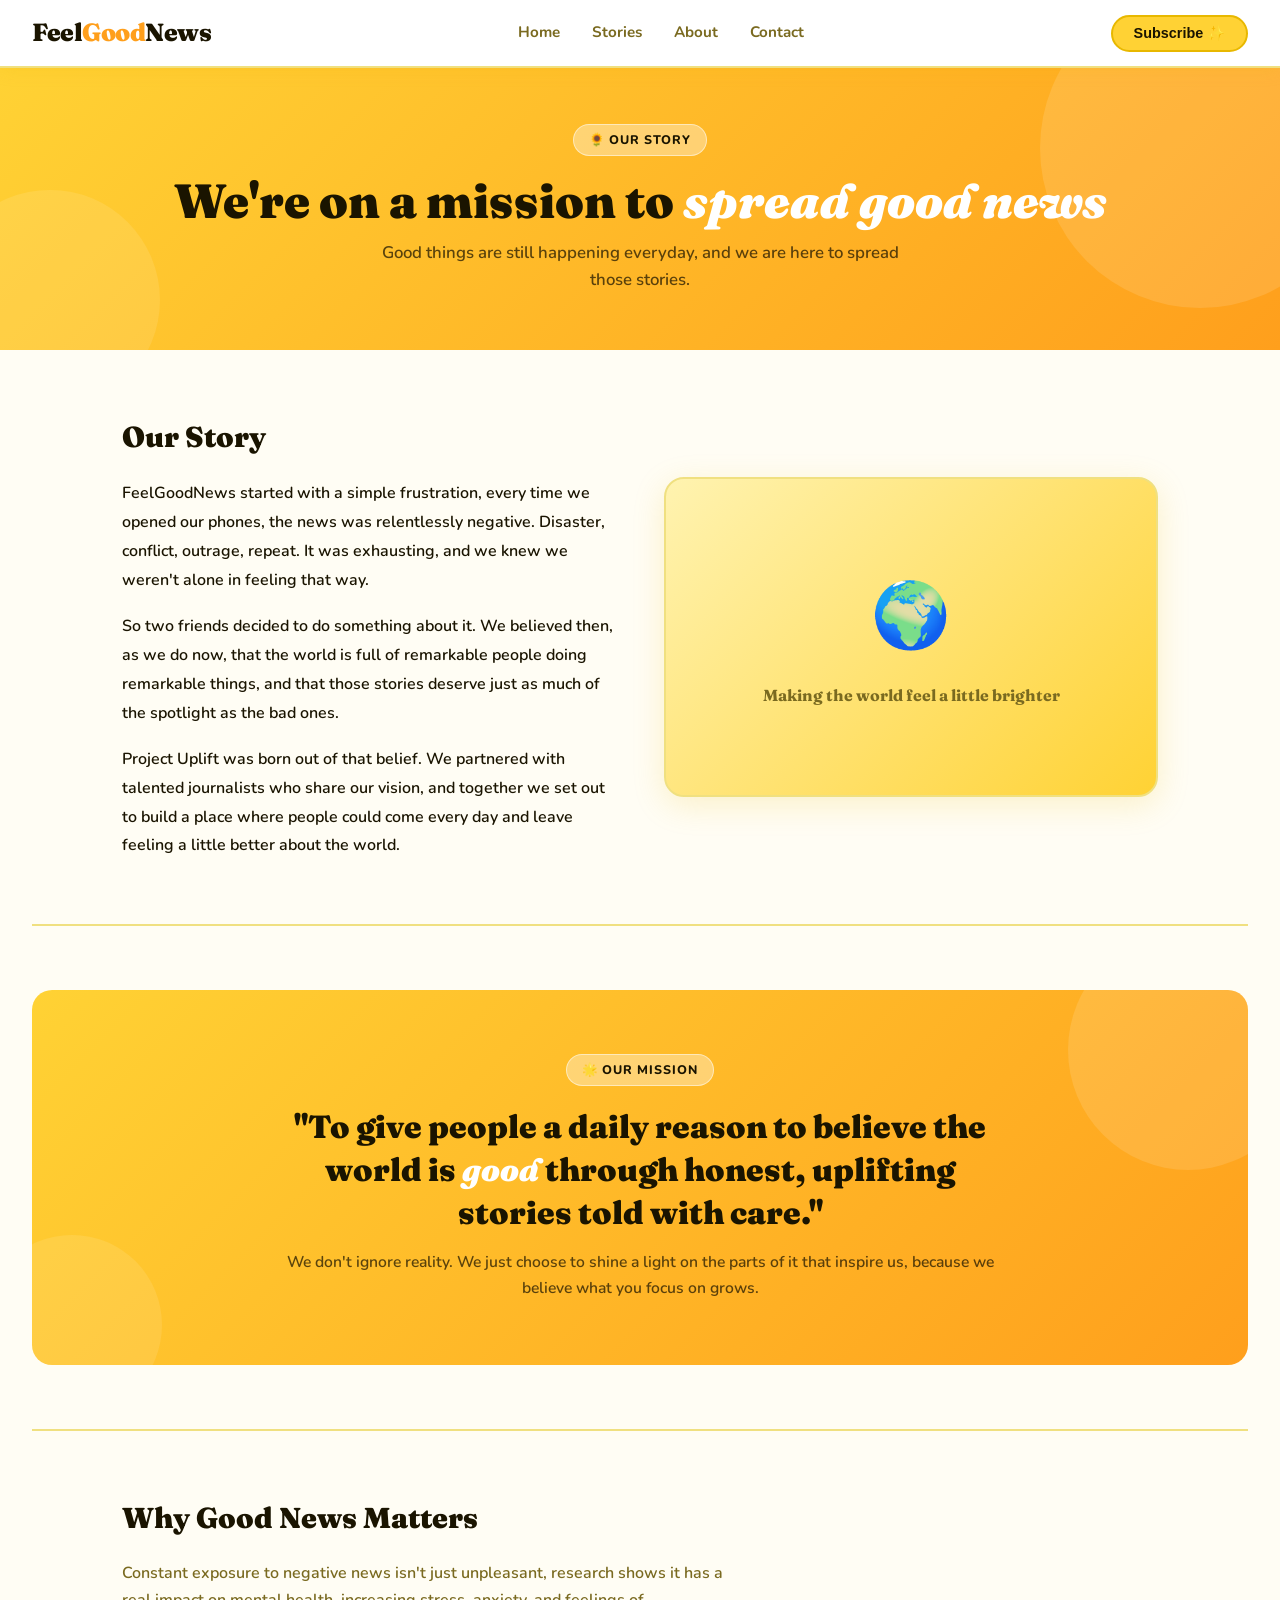
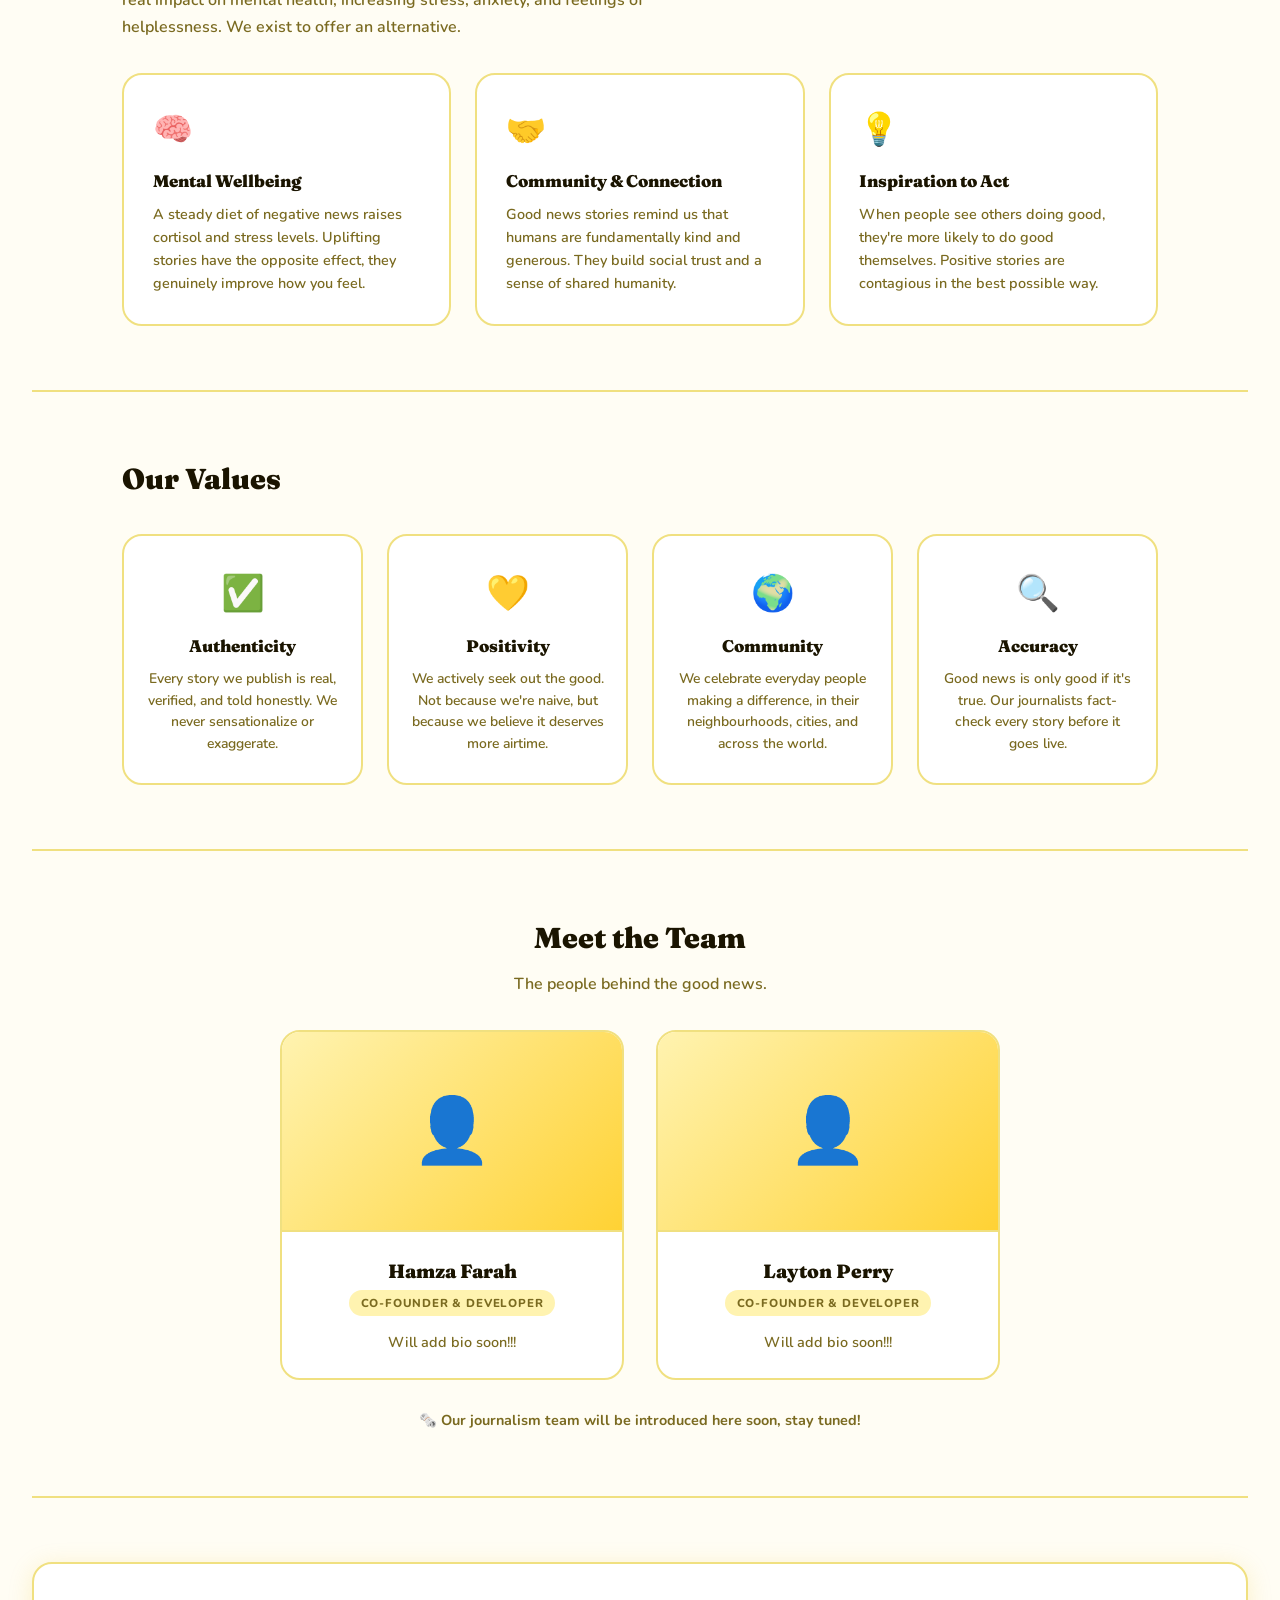
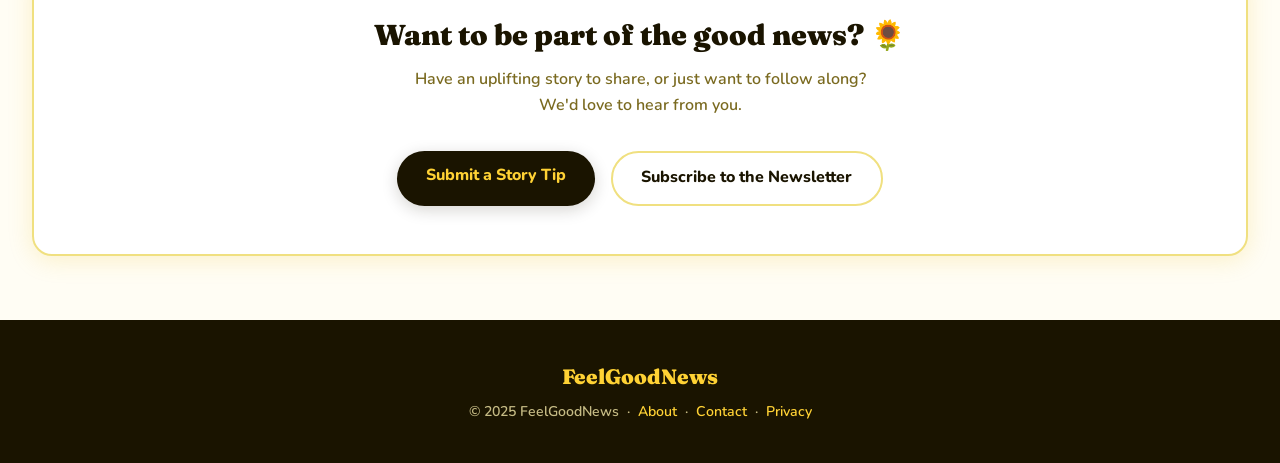
==== about.html @ 7af8fe01 "Updated About page text" ====
<!DOCTYPE html>
<html lang="en">
<head>
  <meta charset="UTF-8" />
  <meta name="viewport" content="width=device-width, initial-scale=1.0" />
  <title>About Us — FeelGoodNews</title>

  <link rel="icon" href="data:image/svg+xml,<svg xmlns='http://www.w3.org/2000/svg' viewBox='0 0 100 100'><text y='.9em' font-size='90'>🌻</text></svg>">
  <!-- Google Fonts -->
  <link rel="preconnect" href="https://fonts.googleapis.com" />
  <link rel="preconnect" href="https://fonts.gstatic.com" crossorigin />
  <link href="https://fonts.googleapis.com/css2?family=Nunito:ital,wght@0,400;0,600;0,700;0,800;1,400&family=Fraunces:ital,wght@0,700;0,900;1,700&display=swap" rel="stylesheet" />

  <!-- Shared Stylesheet -->
  <link rel="stylesheet" href="style.css" />

  <!-- About Page Specific Styles -->
  <style>

    /* ─── Page Hero ──────────────────────────────────────────────── */
    .about-hero {
      background: linear-gradient(135deg, var(--yellow) 0%, var(--amber) 100%);
      padding: 3.5rem 2rem;
      text-align: center;
      position: relative;
      overflow: hidden;
    }

    .about-hero::before {
      content: '';
      position: absolute;
      top: -80px; right: -80px;
      width: 320px; height: 320px;
      border-radius: 50%;
      background: rgba(255,255,255,0.12);
      pointer-events: none;
    }

    .about-hero::after {
      content: '';
      position: absolute;
      bottom: -60px; left: -60px;
      width: 220px; height: 220px;
      border-radius: 50%;
      background: rgba(255,255,255,0.10);
      pointer-events: none;
    }

    .about-hero-inner {
      position: relative;
      z-index: 1;
    }

    .about-hero h1 {
      font-family: 'Fraunces', serif;
      font-size: clamp(2rem, 4vw, 3rem);
      font-weight: 900;
      color: var(--text);
      margin-bottom: 0.75rem;
      line-height: 1.15;
    }

    .about-hero h1 em {
      font-style: italic;
      color: var(--white);
    }

    .about-hero p {
      font-size: 1.05rem;
      font-weight: 600;
      color: rgba(26,20,0,0.72);
      max-width: 520px;
      margin: 0 auto;
    }

    /* ─── Shared Section Styles ──────────────────────────────────── */
    .about-section {
      max-width: 1100px;
      margin: 0 auto;
      padding: 4rem 2rem;
    }

    .about-section-title {
      font-family: 'Fraunces', serif;
      font-size: 1.8rem;
      font-weight: 900;
      margin-bottom: 1.2rem;
    }

    /* ─── Our Story ──────────────────────────────────────────────── */
    .story-grid {
      display: grid;
      grid-template-columns: 1fr 1fr;
      gap: 3rem;
      align-items: center;
    }

    .story-text p {
      font-size: 1rem;
      font-weight: 600;
      color: var(--text);
      line-height: 1.8;
      margin-bottom: 1.1rem;
    }

    .story-text p:last-child { margin-bottom: 0; }

    .story-image-block {
      background: linear-gradient(135deg, var(--yellow-light), var(--yellow));
      border-radius: var(--radius);
      border: 2px solid var(--border);
      min-height: 320px;
      display: flex;
      flex-direction: column;
      align-items: center;
      justify-content: center;
      gap: 1rem;
      font-size: 4rem;
      box-shadow: 0 8px 32px var(--shadow);
      animation: float 5s ease-in-out infinite;
    }

    .story-image-block p {
      font-family: 'Fraunces', serif;
      font-size: 1rem;
      font-weight: 700;
      color: var(--text-muted);
    }

    @keyframes float {
      0%, 100% { transform: translateY(0); }
      50%       { transform: translateY(-10px); }
    }

    /* ─── Mission Statement ──────────────────────────────────────── */
    .mission-block {
      background: linear-gradient(135deg, var(--yellow) 0%, var(--amber) 100%);
      border-radius: var(--radius);
      padding: 4rem 3rem;
      text-align: center;
      position: relative;
      overflow: hidden;
      margin: 0 2rem;
    }

    .mission-block::before {
      content: '';
      position: absolute;
      top: -60px; right: -60px;
      width: 240px; height: 240px;
      border-radius: 50%;
      background: rgba(255,255,255,0.12);
      pointer-events: none;
    }

    .mission-block::after {
      content: '';
      position: absolute;
      bottom: -50px; left: -50px;
      width: 180px; height: 180px;
      border-radius: 50%;
      background: rgba(255,255,255,0.10);
      pointer-events: none;
    }

    .mission-block-inner {
      position: relative;
      z-index: 1;
      max-width: 720px;
      margin: 0 auto;
    }

    .mission-label {
      display: inline-block;
      background: rgba(255,255,255,0.35);
      border: 1.5px solid rgba(255,255,255,0.5);
      font-weight: 800;
      font-size: 0.78rem;
      letter-spacing: 0.08em;
      text-transform: uppercase;
      padding: 0.3rem 0.9rem;
      border-radius: 50px;
      margin-bottom: 1.2rem;
    }

    .mission-block blockquote {
      font-family: 'Fraunces', serif;
      font-size: clamp(1.4rem, 3vw, 2rem);
      font-weight: 900;
      line-height: 1.35;
      color: var(--text);
      margin-bottom: 1rem;
    }

    .mission-block blockquote em {
      font-style: italic;
      color: var(--white);
    }

    .mission-block p {
      font-size: 0.98rem;
      font-weight: 600;
      color: rgba(26,20,0,0.72);
    }

    /* ─── Why Good News Matters ──────────────────────────────────── */
    .why-grid {
      display: grid;
      grid-template-columns: repeat(3, 1fr);
      gap: 1.5rem;
      margin-top: 2rem;
    }

    .why-card {
      background: var(--white);
      border: 2px solid var(--border);
      border-radius: var(--radius);
      padding: 1.8rem;
      transition: transform 0.2s, box-shadow 0.2s;
    }

    .why-card:hover {
      transform: translateY(-4px);
      box-shadow: 0 12px 32px var(--shadow);
    }

    .why-icon {
      font-size: 2rem;
      margin-bottom: 0.8rem;
    }

    .why-card h3 {
      font-family: 'Fraunces', serif;
      font-size: 1.05rem;
      font-weight: 900;
      margin-bottom: 0.5rem;
    }

    .why-card p {
      font-size: 0.9rem;
      font-weight: 600;
      color: var(--text-muted);
      line-height: 1.6;
    }

    /* ─── Our Values ─────────────────────────────────────────────── */
    .values-grid {
      display: grid;
      grid-template-columns: repeat(4, 1fr);
      gap: 1.5rem;
      margin-top: 2rem;
    }

    .value-card {
      background: var(--white);
      border: 2px solid var(--border);
      border-radius: var(--radius);
      padding: 1.8rem 1.4rem;
      text-align: center;
      transition: transform 0.2s, box-shadow 0.2s;
    }

    .value-card:hover {
      transform: translateY(-4px);
      box-shadow: 0 12px 32px var(--shadow);
    }

    .value-emoji {
      font-size: 2.2rem;
      margin-bottom: 0.75rem;
    }

    .value-card h3 {
      font-family: 'Fraunces', serif;
      font-size: 1.05rem;
      font-weight: 900;
      margin-bottom: 0.5rem;
    }

    .value-card p {
      font-size: 0.87rem;
      font-weight: 600;
      color: var(--text-muted);
      line-height: 1.55;
    }

    /* ─── Meet the Team ──────────────────────────────────────────── */
    .team-grid {
      display: grid;
      grid-template-columns: repeat(2, 1fr);
      gap: 2rem;
      margin-top: 2rem;
      max-width: 720px;
      margin-left: auto;
      margin-right: auto;
    }

    .team-card {
      background: var(--white);
      border: 2px solid var(--border);
      border-radius: var(--radius);
      overflow: hidden;
      text-align: center;
      transition: transform 0.2s, box-shadow 0.2s;
    }

    .team-card:hover {
      transform: translateY(-4px);
      box-shadow: 0 12px 32px var(--shadow);
    }

    /* Photo area — swap the emoji placeholder for a real <img> tag */
    .team-photo {
      height: 200px;
      background: linear-gradient(135deg, var(--yellow-light), var(--yellow));
      display: flex;
      align-items: center;
      justify-content: center;
      font-size: 4rem;
      overflow: hidden;
      border-bottom: 2px solid var(--border);
    }

    /* HOW TO ADD YOUR PHOTO:
       1. Add your photo to the images/ folder e.g. images/hamza.jpg
       2. Replace the emoji inside .team-photo with:
          <img src="images/hamza.jpg" alt="Hamza Farah" />
       The image will fill the space automatically. */

    .team-photo img {
      width: 100%;
      height: 100%;
      object-fit: cover;
      object-position: center top;
    }

    .team-body {
      padding: 1.5rem;
    }

    .team-name {
      font-family: 'Fraunces', serif;
      font-size: 1.2rem;
      font-weight: 900;
      margin-bottom: 0.2rem;
    }

    .team-role {
      display: inline-block;
      background: var(--yellow-light);
      color: var(--text-muted);
      font-size: 0.72rem;
      font-weight: 800;
      letter-spacing: 0.07em;
      text-transform: uppercase;
      padding: 0.25rem 0.7rem;
      border-radius: 50px;
      margin-bottom: 0.9rem;
    }

    .team-bio {
      font-size: 0.9rem;
      font-weight: 600;
      color: var(--text-muted);
      line-height: 1.6;
    }

    /* ─── Call to Action ─────────────────────────────────────────── */
    .cta-block {
      background: var(--white);
      border: 2px solid var(--border);
      border-radius: var(--radius);
      padding: 3rem;
      text-align: center;
      margin: 0 2rem 4rem;
      box-shadow: 0 4px 24px var(--shadow);
    }

    .cta-block h2 {
      font-family: 'Fraunces', serif;
      font-size: 1.8rem;
      font-weight: 900;
      margin-bottom: 0.6rem;
    }

    .cta-block p {
      font-size: 1rem;
      font-weight: 600;
      color: var(--text-muted);
      margin-bottom: 2rem;
      max-width: 480px;
      margin-left: auto;
      margin-right: auto;
    }

    .cta-buttons {
      display: flex;
      gap: 1rem;
      justify-content: center;
      flex-wrap: wrap;
    }

    .cta-buttons .btn-primary {
      background: var(--text);
      color: var(--yellow);
      text-decoration: none;
      display: inline-block;
      padding: 0.8rem 1.8rem;
    }

    .cta-buttons .btn-outline {
      background: transparent;
      color: var(--text);
      font-family: 'Nunito', sans-serif;
      font-weight: 800;
      font-size: 1rem;
      padding: 0.8rem 1.8rem;
      border-radius: 50px;
      border: 2px solid var(--border);
      cursor: pointer;
      transition: background 0.2s, border-color 0.2s;
      text-decoration: none;
      display: inline-block;
    }

    .cta-buttons .btn-outline:hover {
      background: var(--yellow-light);
      border-color: var(--yellow-dark);
    }

    /* ─── Dividers ───────────────────────────────────────────────── */
    .section-divider {
      border: none;
      height: 2px;
      background: var(--border);
      margin: 0 2rem;
    }

    /* ─── Animations ─────────────────────────────────────────────── */
    .fade-up {
      animation: fadeUp 0.6s ease both;
    }

    .fade-up-delay {
      animation: fadeUp 0.6s ease 0.15s both;
    }

    /* ─── Responsive ─────────────────────────────────────────────── */
    @media (max-width: 900px) {
      .values-grid  { grid-template-columns: repeat(2, 1fr); }
      .why-grid     { grid-template-columns: repeat(2, 1fr); }
    }

    @media (max-width: 768px) {
      .story-grid   { grid-template-columns: 1fr; }
      .story-image-block { min-height: 200px; }
      .team-grid    { grid-template-columns: 1fr; max-width: 380px; }
      .values-grid  { grid-template-columns: repeat(2, 1fr); }
      .why-grid     { grid-template-columns: 1fr; }
      .mission-block { margin: 0 1rem; padding: 2.5rem 1.5rem; }
      .cta-block    { margin: 0 1rem 3rem; padding: 2rem 1.4rem; }
      .about-section { padding: 3rem 1.2rem; }
    }

  </style>
</head>
<body>

  <!-- ── Navigation ──────────────────────────────────────────────── -->
  <nav>
    <div class="nav-logo">Feel<span>Good</span>News</div>
    <ul class="nav-links">
      <li><a href="index.html">Home</a></li>
      <li><a href="stories-page.html">Stories</a></li>
      <li><a href="about.html">About</a></li>
      <li><a href="contact.html">Contact</a></li>
    </ul>
    <button class="nav-cta">Subscribe ✨</button>
  </nav>

  <!-- ── Hero ────────────────────────────────────────────────────── -->
  <section class="about-hero">
    <div class="about-hero-inner fade-up">
      <div class="hero-badge">🌻 Our Story</div>
      <h1>We're on a mission to <em>spread good news</em></h1>
      <p>Good things are still happening everyday, and we are here to spread those stories.</p>
    </div>
  </section>

  <!-- ── Our Story ───────────────────────────────────────────────── -->
  <div class="about-section fade-up">
    <div class="story-grid">
      <div class="story-text">
        <h2 class="about-section-title">Our Story</h2>

        <p>
          FeelGoodNews started with a simple frustration, every time we opened our phones,
          the news was relentlessly negative. Disaster, conflict, outrage, repeat. It was
          exhausting, and we knew we weren't alone in feeling that way.
        </p>
        <p>
          So two friends decided to do something about it. We believed then, as we do now,
          that the world is full of remarkable people doing remarkable things, and that
          those stories deserve just as much of the spotlight as the bad ones.
        </p>
        <p>
          Project Uplift was born out of that belief. We partnered with talented journalists
          who share our vision, and together we set out to build a place where people could
          come every day and leave feeling a little better about the world.
        </p>

      </div>
      <div class="story-image-block">
        <!-- You can replace this with a team photo or brand image later -->
        <!-- Example: <img src="images/team.jpg" alt="The FeelGoodNews team" /> -->
        🌍
        <p>Making the world feel a little brighter</p>
      </div>
    </div>
  </div>

  <hr class="section-divider" />

  <!-- ── Mission Statement ───────────────────────────────────────── -->
  <div style="padding: 4rem 0;">
    <div class="mission-block fade-up">
      <div class="mission-block-inner">
        <div class="mission-label">🌟 Our Mission</div>
        <blockquote>
          "To give people a daily reason to believe the world is <em>good</em> 
          through honest, uplifting stories told with care."
        </blockquote>
        <p>
          We don't ignore reality. We just choose to shine a light on the parts of it
          that inspire us, because we believe what you focus on grows.
        </p>
      </div>
    </div>
  </div>

  <hr class="section-divider" />

  <!-- ── Why Good News Matters ───────────────────────────────────── -->
  <div class="about-section fade-up">
    <h2 class="about-section-title">Why Good News Matters</h2>
    <p style="font-weight:600; color: var(--text-muted); max-width: 620px; line-height: 1.7;">
      Constant exposure to negative news isn't just unpleasant, research shows it has a
      real impact on mental health, increasing stress, anxiety, and feelings of helplessness.
      We exist to offer an alternative.
    </p>
    <div class="why-grid">
      <div class="why-card">
        <div class="why-icon">🧠</div>
        <h3>Mental Wellbeing</h3>
        <p>A steady diet of negative news raises cortisol and stress levels. Uplifting stories have the opposite effect, they genuinely improve how you feel.</p>
      </div>
      <div class="why-card">
        <div class="why-icon">🤝</div>
        <h3>Community & Connection</h3>
        <p>Good news stories remind us that humans are fundamentally kind and generous. They build social trust and a sense of shared humanity.</p>
      </div>
      <div class="why-card">
        <div class="why-icon">💡</div>
        <h3>Inspiration to Act</h3>
        <p>When people see others doing good, they're more likely to do good themselves. Positive stories are contagious in the best possible way.</p>
      </div>
    </div>
  </div>

  <hr class="section-divider" />

  <!-- ── Our Values ──────────────────────────────────────────────── -->
  <div class="about-section fade-up">
    <h2 class="about-section-title">Our Values</h2>
    <div class="values-grid">
      <div class="value-card">
        <div class="value-emoji">✅</div>
        <h3>Authenticity</h3>
        <p>Every story we publish is real, verified, and told honestly. We never sensationalize or exaggerate.</p>
      </div>
      <div class="value-card">
        <div class="value-emoji">💛</div>
        <h3>Positivity</h3>
        <p>We actively seek out the good. Not because we're naive, but because we believe it deserves more airtime.</p>
      </div>
      <div class="value-card">
        <div class="value-emoji">🌍</div>
        <h3>Community</h3>
        <p>We celebrate everyday people making a difference, in their neighbourhoods, cities, and across the world.</p>
      </div>
      <div class="value-card">
        <div class="value-emoji">🔍</div>
        <h3>Accuracy</h3>
        <p>Good news is only good if it's true. Our journalists fact-check every story before it goes live.</p>
      </div>
    </div>
  </div>

  <hr class="section-divider" />

  <!-- ── Meet the Team ───────────────────────────────────────────── -->
  <div class="about-section fade-up">
    <h2 class="about-section-title" style="text-align:center;">Meet the Team</h2>
    <p style="text-align:center; font-weight:600; color:var(--text-muted); margin-bottom: 0; margin-top: -0.5rem;">
      The people behind the good news.
    </p>
    <div class="team-grid">

      <!-- ── Hamza's Card ──────────────────────────────────────────
           TO PERSONALISE:
           1. Replace the emoji 👤 with your photo:
              <img src="images/hamza.jpg" alt="Hamza Farah" />
           2. Update the bio text below to whatever you'd like it to say.
      ────────────────────────────────────────────────────────────── -->
      <div class="team-card">
        <div class="team-photo">
          <!-- Replace with: <img src="images/hamza.jpg" alt="Hamza Farah" /> -->
          👤
        </div>
        <div class="team-body">
          <div class="team-name">Hamza Farah</div>
          <div class="team-role">Co-Founder & Developer</div>
          <p class="team-bio">
            <!-- Add your personal bio here. A sentence or two about who you are,
                 your background, and why you started FeelGoodNews. -->
            Will add bio soon!!!
          </p>
        </div>
      </div>

      <!-- ── Layton's Card ─────────────────────────────────────────
           TO PERSONALISE:
           1. Replace the emoji 👤 with Layton's photo:
              <img src="images/layton.jpg" alt="Layton Perry" />
           2. Update the bio text below.
      ────────────────────────────────────────────────────────────── -->
      <div class="team-card">
        <div class="team-photo">
          <!-- Replace with: <img src="images/layton.jpg" alt="Layton Perry" /> -->
          👤
        </div>
        <div class="team-body">
          <div class="team-name">Layton Perry</div>
          <div class="team-role">Co-Founder & Developer</div>
          <p class="team-bio">
            <!-- Add Layton's bio here. A sentence or two about him,
                 his background, and his role in FeelGoodNews. -->
            Will add bio soon!!!
          </p>
        </div>
      </div>

    </div>

    <!-- Journalists note -->
    <p style="text-align:center; margin-top: 1.8rem; font-size: 0.9rem; font-weight: 700; color: var(--text-muted);">
      🗞️ Our journalism team will be introduced here soon, stay tuned!
    </p>

  </div>

  <hr class="section-divider" />

  <!-- ── Call to Action ──────────────────────────────────────────── -->
  <div style="padding: 4rem 0 0;">
    <div class="cta-block fade-up">
      <h2>Want to be part of the good news? 🌻</h2>
      <p>Have an uplifting story to share, or just want to follow along? We'd love to hear from you.</p>
      <div class="cta-buttons">
        <a href="contact.html" class="btn-primary">Submit a Story Tip</a>
        <a href="index.html#newsletter" class="btn-outline">Subscribe to the Newsletter</a>
      </div>
    </div>
  </div>

  <!-- ── Footer ───────────────────────────────────────────────────── -->
  <footer>
    <div class="footer-logo">FeelGoodNews</div>
    <p>© 2025 FeelGoodNews &nbsp;·&nbsp; <a href="about.html">About</a> &nbsp;·&nbsp; <a href="contact.html">Contact</a> &nbsp;·&nbsp; <a href="#">Privacy</a></p>
  </footer>

</body>
</html>
---- style.css ----
/* ─────────────────────────────────────────────────────────────────
   FeelGoodNews — style.css
   Shared stylesheet used across all pages of the site.
───────────────────────────────────────────────────────────────── */

/* ─── CSS Variables ─────────────────────────────────────────────── */
:root {
  --yellow:       #FFD234;
  --yellow-light: #FFF3B0;
  --yellow-dark:  #E8B800;
  --amber:        #FF9F1C;
  --white:        #FFFFFF;
  --cream:        #FFFDF4;
  --text:         #1A1400;
  --text-muted:   #7A6A20;
  --border:       #F0E080;
  --shadow:       rgba(232, 184, 0, 0.18);
  --radius:       20px;
  --radius-sm:    12px;
}

/* ─── Reset & Base ──────────────────────────────────────────────── */
*, *::before, *::after { box-sizing: border-box; margin: 0; padding: 0; }
html { scroll-behavior: smooth; }

body {
  font-family: 'Nunito', sans-serif;
  background-color: var(--cream);
  color: var(--text);
  line-height: 1.6;
  overflow-x: hidden;
}

img { display: block; width: 100%; object-fit: cover; }
a   { color: inherit; text-decoration: none; }

/* ─── Nav ───────────────────────────────────────────────────────── */
nav {
  position: sticky;
  top: 0;
  z-index: 100;
  background: var(--white);
  border-bottom: 2px solid var(--border);
  padding: 0 2rem;
  display: flex;
  align-items: center;
  justify-content: space-between;
  height: 68px;
  box-shadow: 0 2px 16px var(--shadow);
}

.nav-logo {
  font-family: 'Fraunces', serif;
  font-size: 1.55rem;
  font-weight: 900;
  letter-spacing: -0.02em;
  color: var(--text);
}

.nav-logo span { color: var(--amber); }

.nav-links {
  display: flex;
  gap: 2rem;
  list-style: none;
}

.nav-links a {
  font-weight: 700;
  font-size: 0.95rem;
  color: var(--text-muted);
  transition: color 0.2s;
}

.nav-links a:hover { color: var(--amber); }

.nav-cta {
  background: var(--yellow);
  color: var(--text);
  font-weight: 800;
  font-size: 0.9rem;
  padding: 0.5rem 1.3rem;
  border-radius: 50px;
  border: 2px solid var(--yellow-dark);
  cursor: pointer;
  transition: background 0.2s, transform 0.15s;
}

.nav-cta:hover {
  background: var(--amber);
  transform: translateY(-1px);
}

/* ─── Hero ──────────────────────────────────────────────────────── */
.hero {
  position: relative;
  min-height: 520px;
  background: linear-gradient(135deg, var(--yellow) 0%, var(--amber) 100%);
  display: flex;
  align-items: center;
  overflow: hidden;
  padding: 4rem 2rem;
}

.hero::before {
  content: '';
  position: absolute;
  top: -120px; right: -120px;
  width: 500px; height: 500px;
  border-radius: 50%;
  background: rgba(255,255,255,0.12);
  pointer-events: none;
}

.hero::after {
  content: '';
  position: absolute;
  bottom: -80px; left: -80px;
  width: 300px; height: 300px;
  border-radius: 50%;
  background: rgba(255,255,255,0.10);
  pointer-events: none;
}

.hero-inner {
  position: relative;
  z-index: 1;
  max-width: 1200px;
  margin: 0 auto;
  width: 100%;
  display: grid;
  grid-template-columns: 1fr 1fr;
  gap: 3rem;
  align-items: center;
}

.hero-badge {
  display: inline-block;
  background: rgba(255,255,255,0.35);
  border: 1.5px solid rgba(255,255,255,0.5);
  color: var(--text);
  font-weight: 800;
  font-size: 0.78rem;
  letter-spacing: 0.08em;
  text-transform: uppercase;
  padding: 0.3rem 0.9rem;
  border-radius: 50px;
  margin-bottom: 1.1rem;
}

.hero h1 {
  font-family: 'Fraunces', serif;
  font-size: clamp(2.4rem, 4.5vw, 3.6rem);
  font-weight: 900;
  line-height: 1.1;
  color: var(--text);
  margin-bottom: 1rem;
}

.hero h1 em {
  font-style: italic;
  color: var(--white);
}

.hero-sub {
  font-size: 1.1rem;
  color: rgba(26,20,0,0.75);
  margin-bottom: 2rem;
  max-width: 420px;
  font-weight: 600;
}

.hero-actions {
  display: flex;
  gap: 1rem;
  flex-wrap: wrap;
}

/* ─── Buttons ───────────────────────────────────────────────────── */
.btn-primary {
  background: var(--text);
  color: var(--yellow);
  font-family: 'Nunito', sans-serif;
  font-weight: 800;
  font-size: 1rem;
  padding: 0.75rem 1.8rem;
  border-radius: 50px;
  border: none;
  cursor: pointer;
  transition: transform 0.15s, box-shadow 0.15s;
  box-shadow: 0 4px 16px rgba(26,20,0,0.18);
}

.btn-primary:hover {
  transform: translateY(-2px);
  box-shadow: 0 8px 24px rgba(26,20,0,0.22);
}

.btn-secondary {
  background: rgba(255,255,255,0.4);
  color: var(--text);
  font-family: 'Nunito', sans-serif;
  font-weight: 800;
  font-size: 1rem;
  padding: 0.75rem 1.8rem;
  border-radius: 50px;
  border: 2px solid rgba(255,255,255,0.6);
  cursor: pointer;
  transition: background 0.2s;
}

.btn-secondary:hover { background: rgba(255,255,255,0.6); }

/* ─── Featured Story Card (hero right) ─────────────────────────── */
.hero-featured {
  background: var(--white);
  border-radius: var(--radius);
  overflow: hidden;
  box-shadow: 0 12px 40px rgba(26,20,0,0.18);
  animation: float 4s ease-in-out infinite;
}

@keyframes float {
  0%, 100% { transform: translateY(0); }
  50%       { transform: translateY(-8px); }
}

.hero-featured-img {
  height: 200px;
  background: linear-gradient(135deg, #FFF3B0, #FFD234);
  display: flex;
  align-items: center;
  justify-content: center;
  font-size: 5rem;
  overflow: hidden;
}

.hero-featured-img img {
  width: 100%;
  height: 100%;
  object-fit: cover;
}

.hero-featured-body { padding: 1.4rem; }

.featured-label {
  font-size: 0.72rem;
  font-weight: 800;
  letter-spacing: 0.1em;
  text-transform: uppercase;
  color: var(--amber);
  margin-bottom: 0.5rem;
}

.hero-featured-body h2 {
  font-family: 'Fraunces', serif;
  font-size: 1.25rem;
  font-weight: 700;
  line-height: 1.3;
  margin-bottom: 0.6rem;
}

.hero-featured-body p {
  font-size: 0.88rem;
  color: var(--text-muted);
  font-weight: 600;
  margin-bottom: 1rem;
}

.read-more {
  font-weight: 800;
  font-size: 0.88rem;
  color: var(--amber);
  display: inline-flex;
  align-items: center;
  gap: 0.3rem;
  transition: gap 0.2s;
}

.read-more:hover { gap: 0.6rem; }

/* ─── Section Layout ────────────────────────────────────────────── */
.section {
  max-width: 1200px;
  margin: 0 auto;
  padding: 4rem 2rem;
}

.section-header {
  display: flex;
  align-items: baseline;
  justify-content: space-between;
  margin-bottom: 2rem;
}

.section-title {
  font-family: 'Fraunces', serif;
  font-size: 1.8rem;
  font-weight: 900;
}

.section-link {
  font-weight: 700;
  font-size: 0.9rem;
  color: var(--amber);
}

.section-link:hover { text-decoration: underline; }

/* ─── Story Card Grid ───────────────────────────────────────────── */
.story-grid {
  display: grid;
  grid-template-columns: repeat(auto-fill, minmax(300px, 1fr));
  gap: 1.8rem;
}

.story-card {
  background: var(--white);
  border-radius: var(--radius);
  overflow: hidden;
  border: 2px solid var(--border);
  transition: transform 0.2s, box-shadow 0.2s;
  cursor: pointer;
}

.story-card:hover {
  transform: translateY(-4px);
  box-shadow: 0 12px 32px var(--shadow);
}

.story-card-img {
  height: 190px;
  background: var(--yellow-light);
  display: flex;
  align-items: center;
  justify-content: center;
  font-size: 3.5rem;
  overflow: hidden;
}

.story-card-img img {
  width: 100%;
  height: 100%;
  object-fit: cover;
}

.story-card-body { padding: 1.3rem; }

.story-tag {
  display: inline-block;
  background: var(--yellow-light);
  color: var(--text-muted);
  font-size: 0.72rem;
  font-weight: 800;
  letter-spacing: 0.07em;
  text-transform: uppercase;
  padding: 0.25rem 0.7rem;
  border-radius: 50px;
  margin-bottom: 0.7rem;
}

.story-card-body h3 {
  font-family: 'Fraunces', serif;
  font-size: 1.1rem;
  font-weight: 700;
  line-height: 1.35;
  margin-bottom: 0.5rem;
}

.story-card-body p {
  font-size: 0.87rem;
  color: var(--text-muted);
  font-weight: 600;
  margin-bottom: 1rem;
}

.story-meta {
  display: flex;
  align-items: center;
  justify-content: space-between;
  font-size: 0.8rem;
  color: var(--text-muted);
  font-weight: 700;
}

.story-author {
  display: flex;
  align-items: center;
  gap: 0.5rem;
}

.author-avatar {
  width: 28px;
  height: 28px;
  border-radius: 50%;
  background: var(--yellow);
  display: flex;
  align-items: center;
  justify-content: center;
  font-size: 0.75rem;
  font-weight: 800;
  border: 2px solid var(--yellow-dark);
  flex-shrink: 0;
}

/* ─── Divider ───────────────────────────────────────────────────── */
.divider {
  border: none;
  height: 2px;
  background: var(--border);
  margin: 0 2rem;
}

/* ─── Newsletter ────────────────────────────────────────────────── */
.newsletter {
  background: linear-gradient(135deg, var(--yellow) 0%, var(--amber) 100%);
  border-radius: var(--radius);
  padding: 3.5rem;
  text-align: center;
  margin: 0 2rem 4rem;
  position: relative;
  overflow: hidden;
}

.newsletter::before {
  content: '';
  position: absolute;
  top: -60px; right: -60px;
  width: 220px; height: 220px;
  border-radius: 50%;
  background: rgba(255,255,255,0.12);
  pointer-events: none;
}

.newsletter h2 {
  font-family: 'Fraunces', serif;
  font-size: 2rem;
  font-weight: 900;
  margin-bottom: 0.6rem;
}

.newsletter p {
  font-weight: 600;
  color: rgba(26,20,0,0.75);
  margin-bottom: 1.8rem;
  font-size: 1.05rem;
}

.newsletter-form {
  display: flex;
  gap: 0.75rem;
  max-width: 460px;
  margin: 0 auto;
}

.newsletter-form input {
  flex: 1;
  padding: 0.85rem 1.3rem;
  border-radius: 50px;
  border: 2px solid rgba(255,255,255,0.5);
  background: rgba(255,255,255,0.55);
  font-family: 'Nunito', sans-serif;
  font-size: 0.95rem;
  font-weight: 700;
  color: var(--text);
  outline: none;
  transition: background 0.2s, border-color 0.2s;
}

.newsletter-form input::placeholder { color: rgba(26,20,0,0.5); }

.newsletter-form input:focus {
  background: rgba(255,255,255,0.8);
  border-color: var(--white);
}

.newsletter-form button {
  background: var(--text);
  color: var(--yellow);
  font-family: 'Nunito', sans-serif;
  font-weight: 800;
  font-size: 0.95rem;
  padding: 0.85rem 1.6rem;
  border-radius: 50px;
  border: none;
  cursor: pointer;
  white-space: nowrap;
  transition: transform 0.15s;
}

.newsletter-form button:hover { transform: translateY(-2px); }

/* ─── Footer ────────────────────────────────────────────────────── */
footer {
  background: var(--text);
  color: rgba(255,243,176,0.75);
  padding: 2.5rem 2rem;
  text-align: center;
  font-size: 0.88rem;
  font-weight: 600;
}

footer .footer-logo {
  font-family: 'Fraunces', serif;
  font-size: 1.3rem;
  font-weight: 900;
  color: var(--yellow);
  margin-bottom: 0.5rem;
}

footer a {
  color: var(--yellow);
  transition: opacity 0.2s;
}

footer a:hover { opacity: 0.7; }

/* ─── Animations ────────────────────────────────────────────────── */
@keyframes fadeUp {
  from { opacity: 0; transform: translateY(24px); }
  to   { opacity: 1; transform: translateY(0); }
}

.hero-text     { animation: fadeUp 0.7s ease both; }
.hero-featured { animation: fadeUp 0.7s ease 0.2s both; }
.story-card    { animation: fadeUp 0.6s ease both; }
.story-card:nth-child(2) { animation-delay: 0.1s; }
.story-card:nth-child(3) { animation-delay: 0.2s; }

/* ─── Responsive ────────────────────────────────────────────────── */
@media (max-width: 768px) {
  .hero-inner { grid-template-columns: 1fr; }
  .hero-featured { display: none; }
  .newsletter { padding: 2.5rem 1.5rem; margin: 0 1rem 3rem; }
  .newsletter-form { flex-direction: column; }
  nav { padding: 0 1rem; }
  .nav-links { display: none; }
}
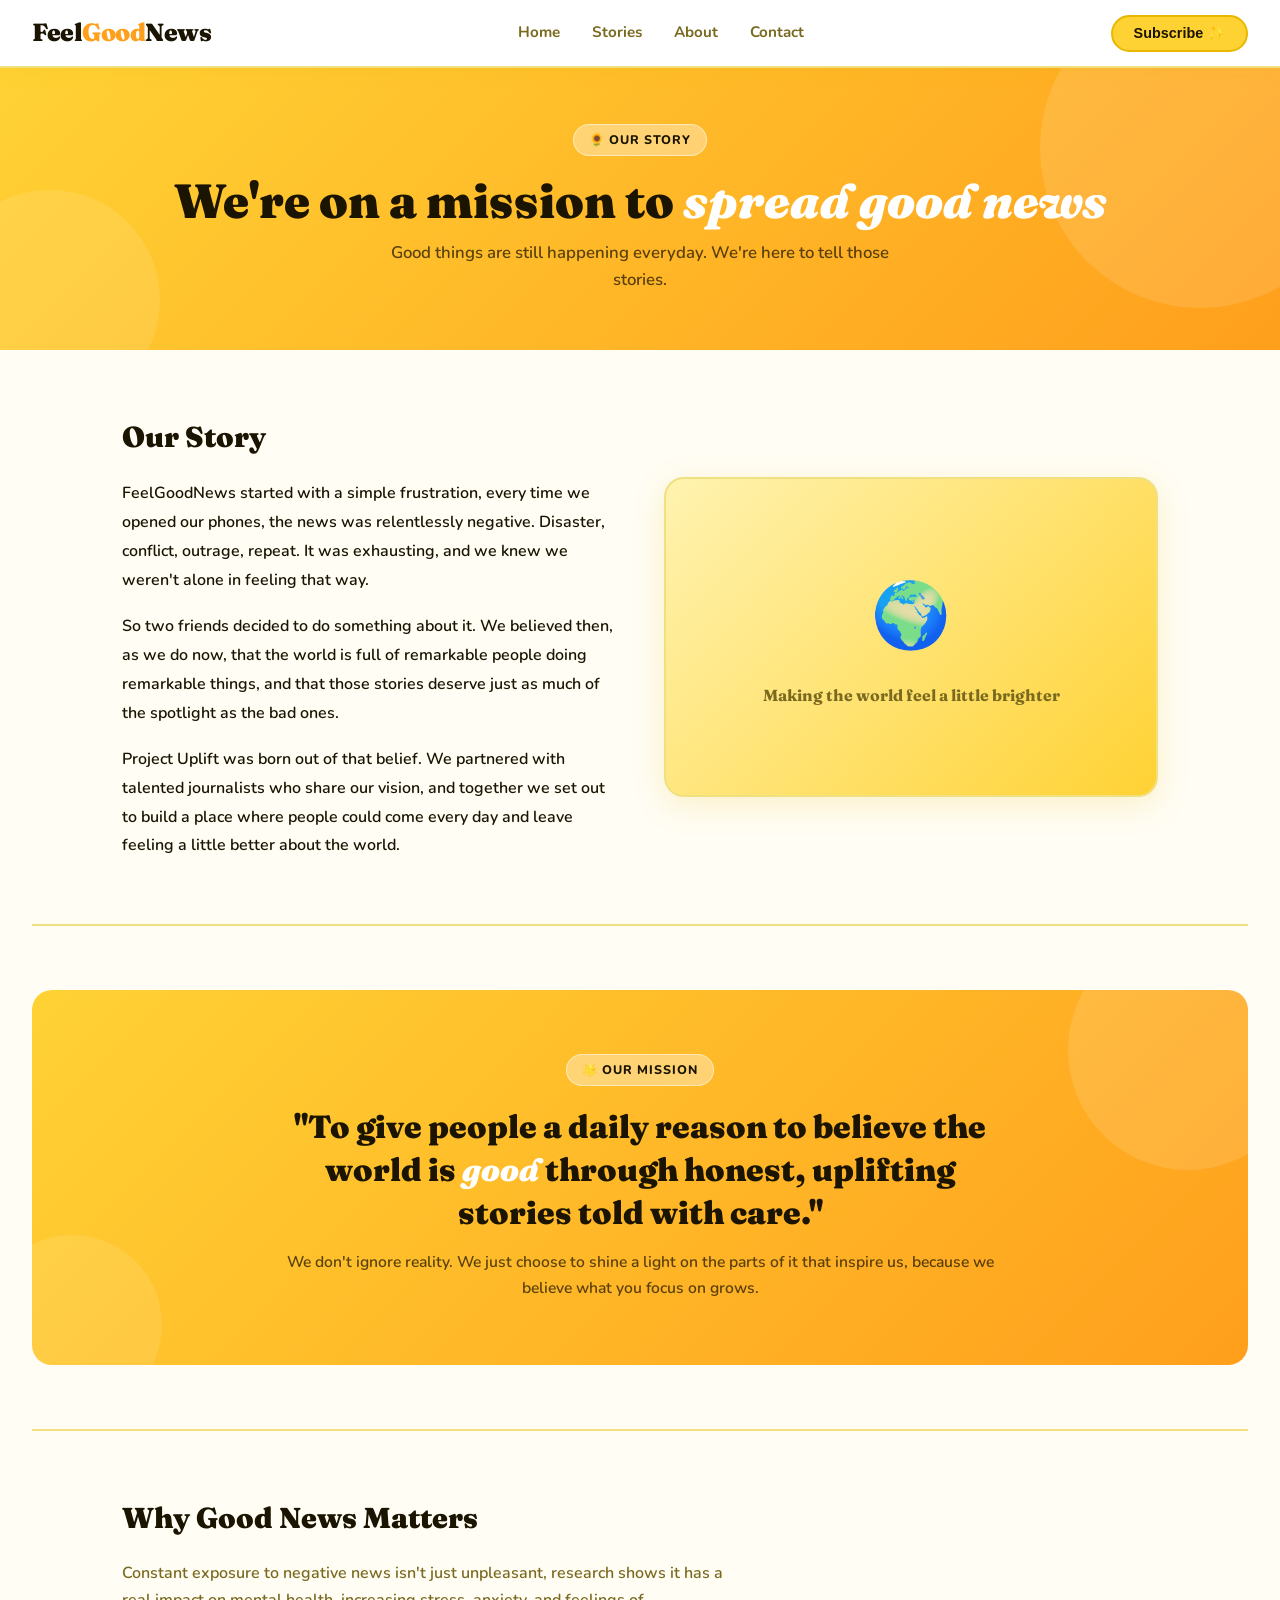
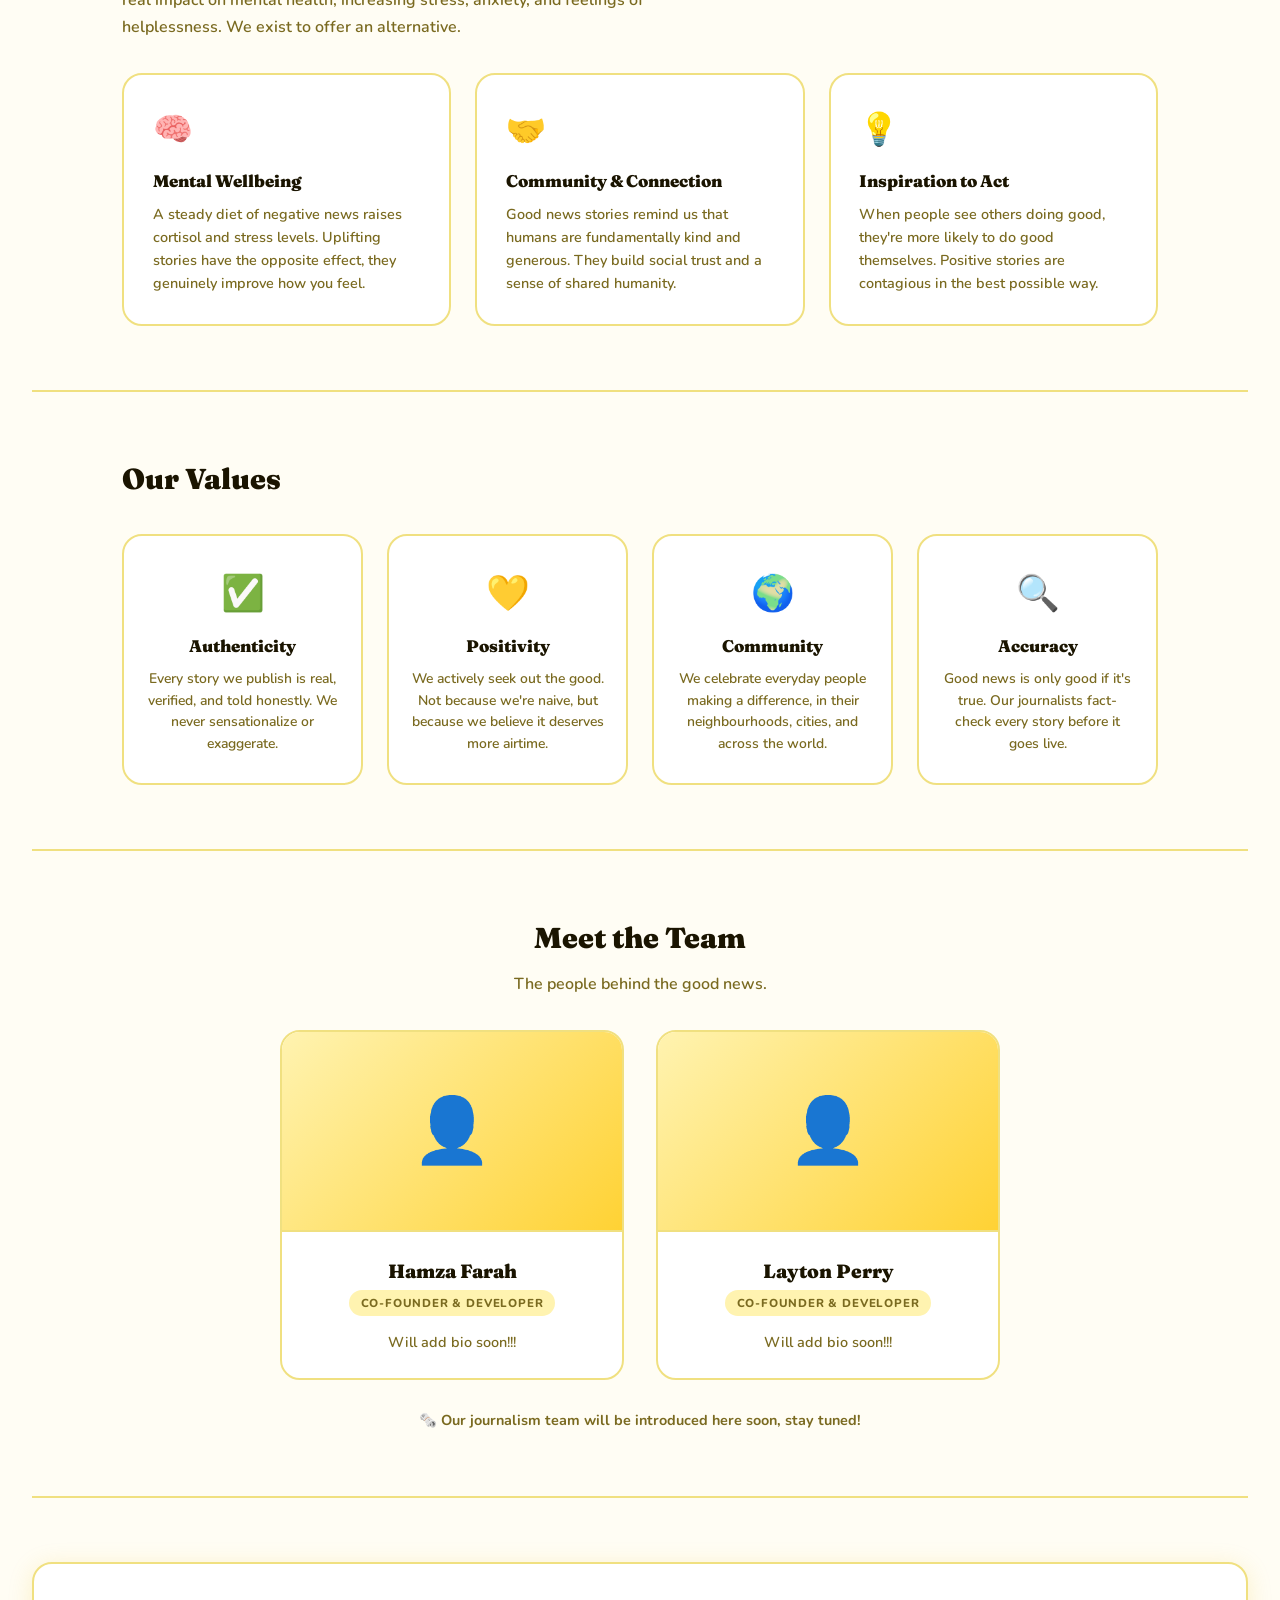
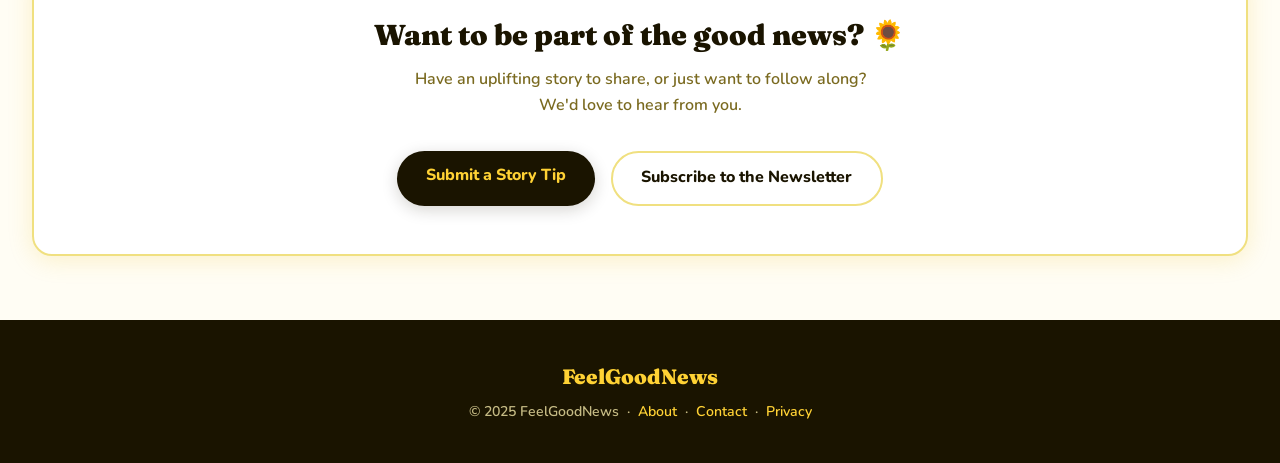
==== commit e6248791: "Updated text in the about page" ====
--- a/about.html
+++ b/about.html
@@ -483,7 +483,7 @@
     <div class="about-hero-inner fade-up">
       <div class="hero-badge">🌻 Our Story</div>
       <h1>We're on a mission to <em>spread good news</em></h1>
-      <p>Good things are still happening everyday, and we are here to spread those stories.</p>
+      <p>Good things are still happening everyday. We're here to tell those stories.</p>
     </div>
   </section>
 
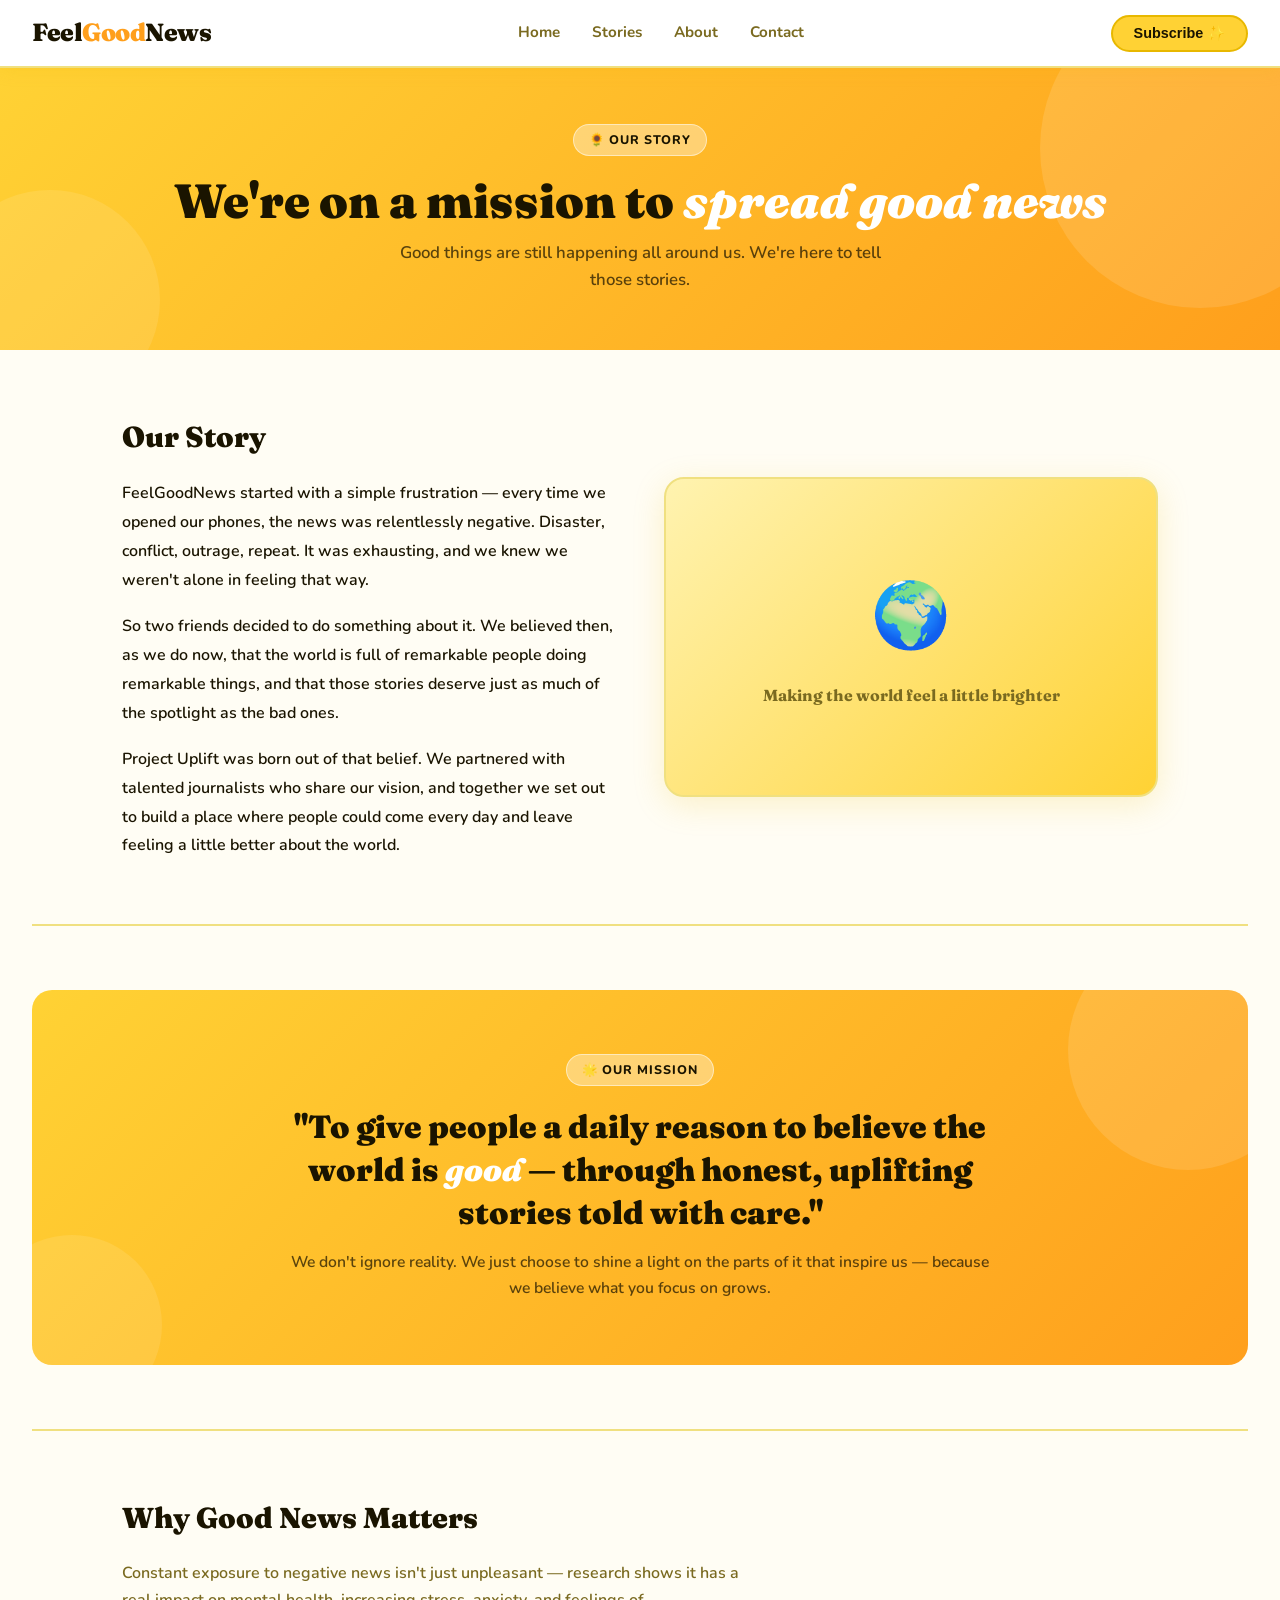
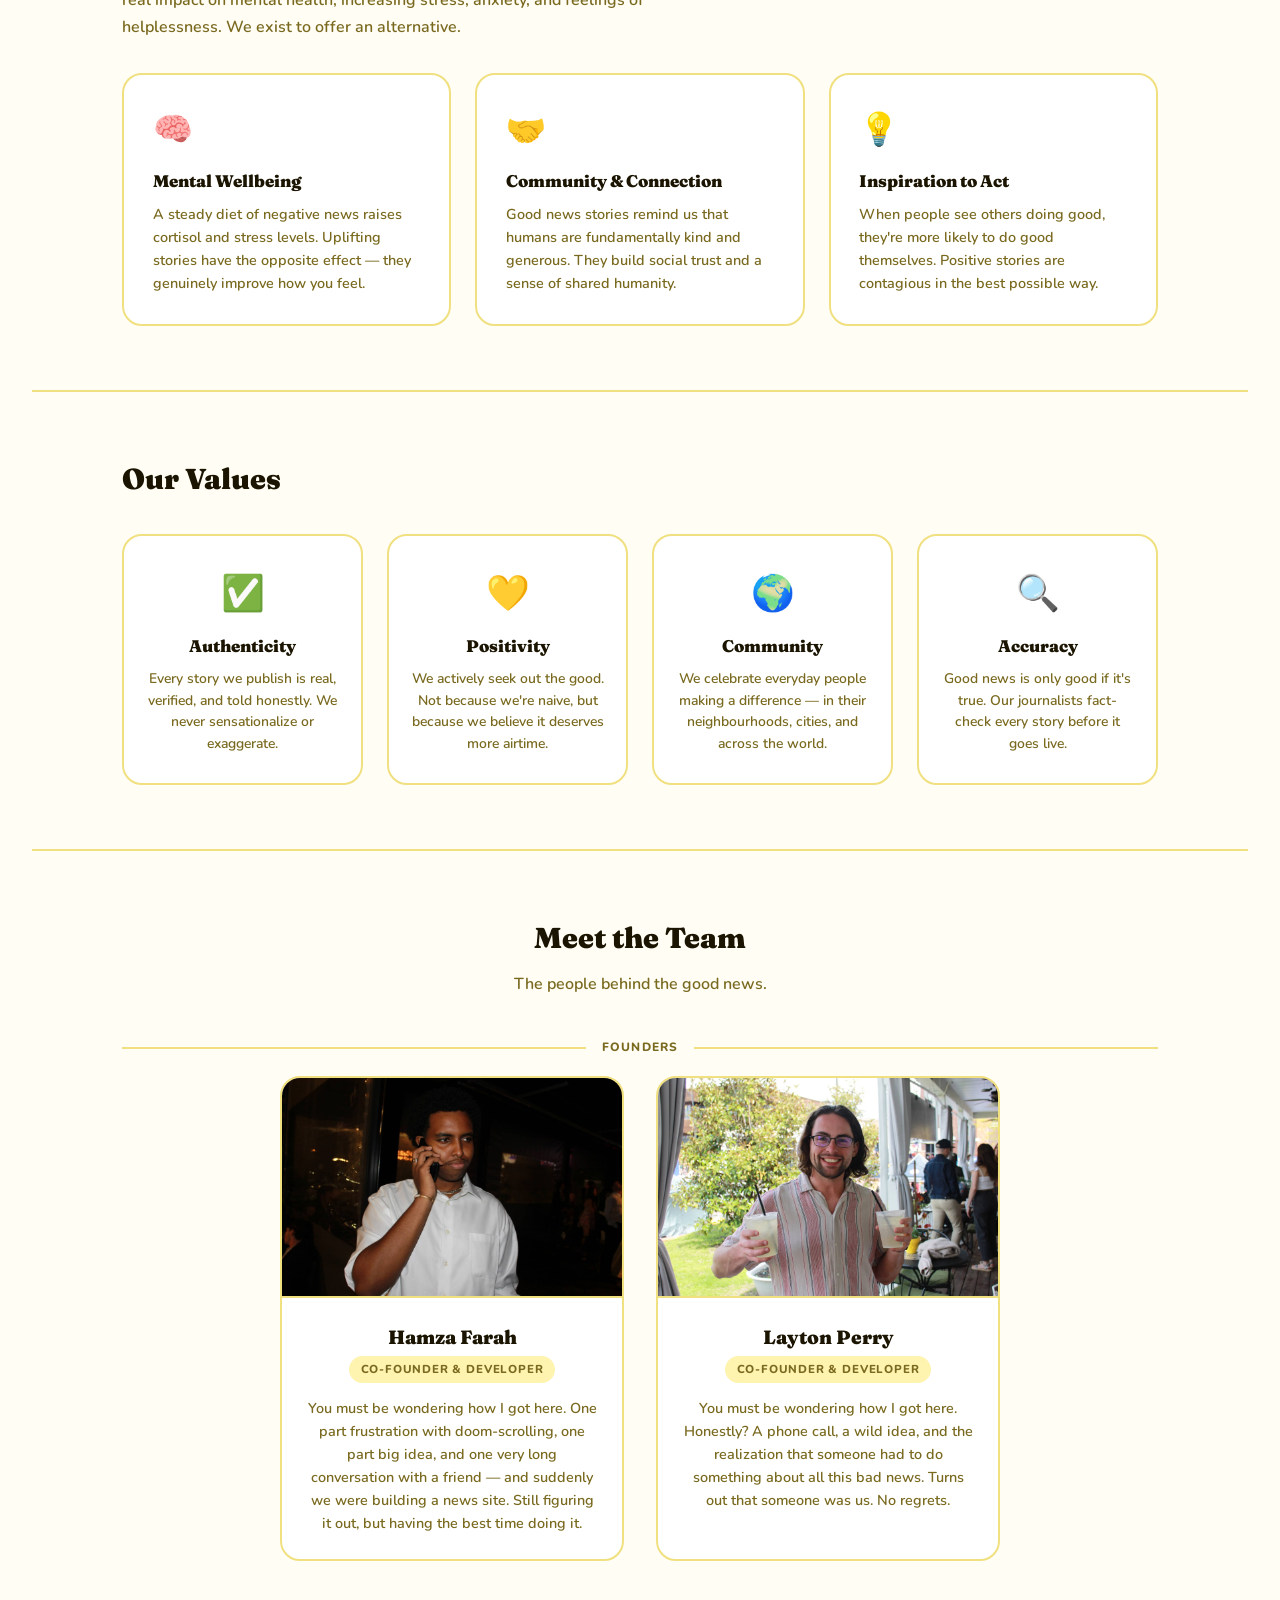
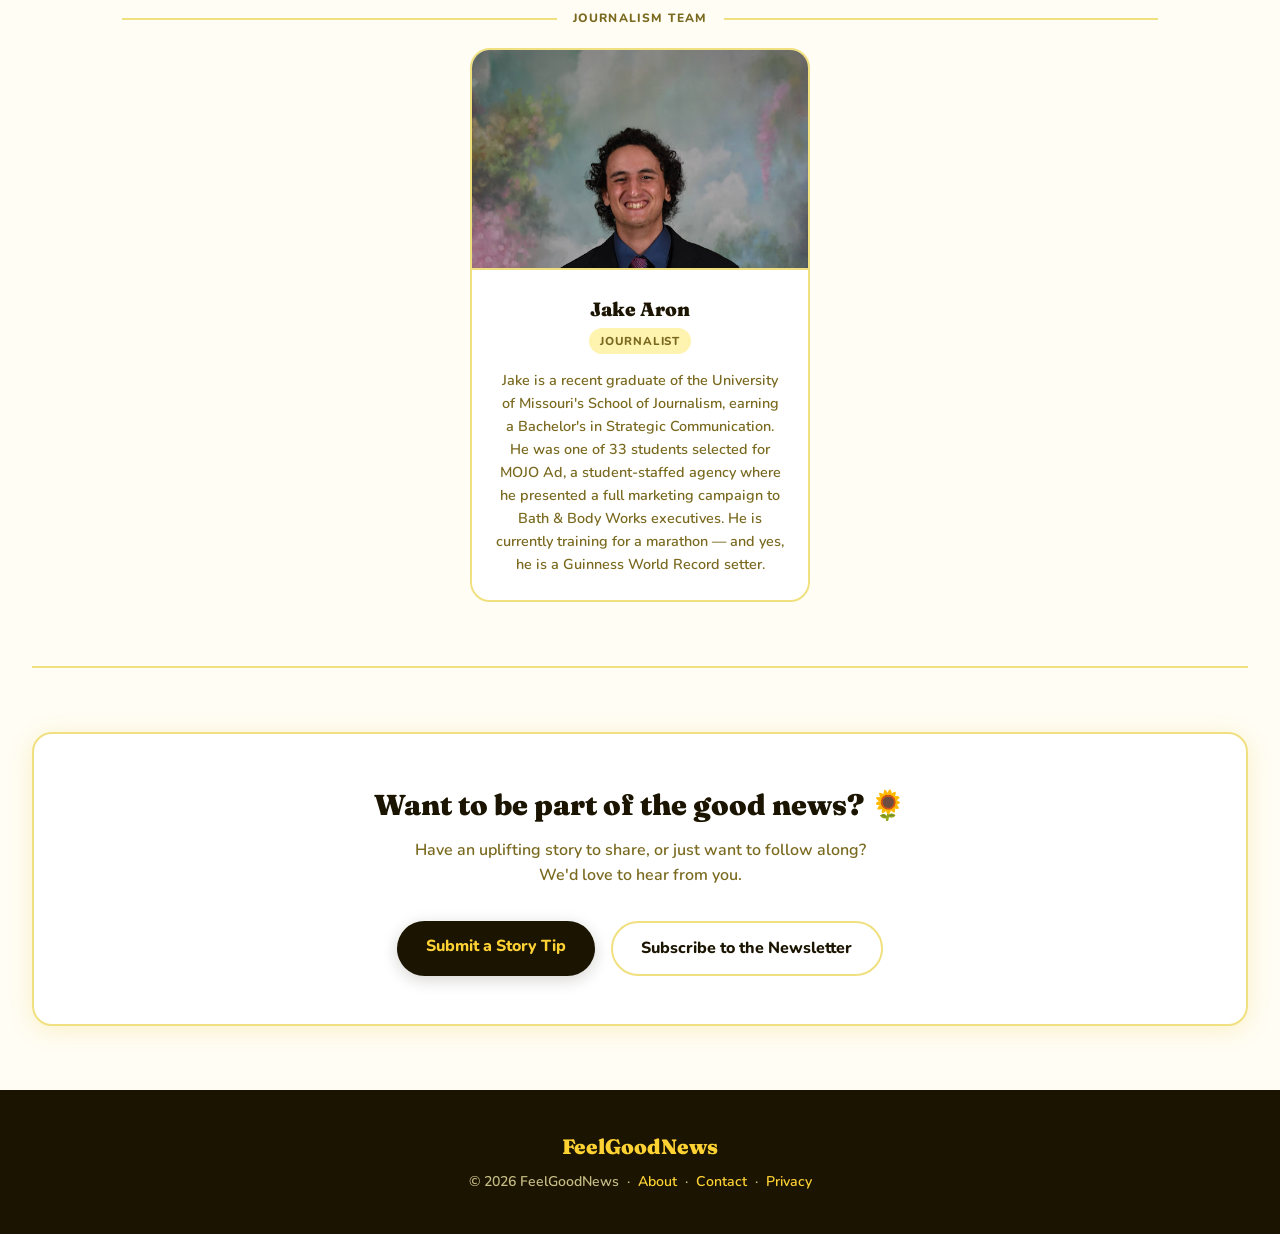
==== commit 7bcd411c: "Added Jake Aaron (Journalist) to the About page" ====
--- a/about.html
+++ b/about.html
@@ -6,469 +6,126 @@
   <title>About Us — FeelGoodNews</title>
 
   <link rel="icon" href="data:image/svg+xml,<svg xmlns='http://www.w3.org/2000/svg' viewBox='0 0 100 100'><text y='.9em' font-size='90'>🌻</text></svg>">
-  <!-- Google Fonts -->
   <link rel="preconnect" href="https://fonts.googleapis.com" />
   <link rel="preconnect" href="https://fonts.gstatic.com" crossorigin />
   <link href="https://fonts.googleapis.com/css2?family=Nunito:ital,wght@0,400;0,600;0,700;0,800;1,400&family=Fraunces:ital,wght@0,700;0,900;1,700&display=swap" rel="stylesheet" />
-
-  <!-- Shared Stylesheet -->
   <link rel="stylesheet" href="style.css" />
 
-  <!-- About Page Specific Styles -->
   <style>
-
-    /* ─── Page Hero ──────────────────────────────────────────────── */
-    .about-hero {
-      background: linear-gradient(135deg, var(--yellow) 0%, var(--amber) 100%);
-      padding: 3.5rem 2rem;
+    .about-hero { background: linear-gradient(135deg, var(--yellow) 0%, var(--amber) 100%); padding: 3.5rem 2rem; text-align: center; position: relative; overflow: hidden; }
+    .about-hero::before { content: ''; position: absolute; top: -80px; right: -80px; width: 320px; height: 320px; border-radius: 50%; background: rgba(255,255,255,0.12); pointer-events: none; }
+    .about-hero::after { content: ''; position: absolute; bottom: -60px; left: -60px; width: 220px; height: 220px; border-radius: 50%; background: rgba(255,255,255,0.10); pointer-events: none; }
+    .about-hero-inner { position: relative; z-index: 1; }
+    .about-hero h1 { font-family: 'Fraunces', serif; font-size: clamp(2rem, 4vw, 3rem); font-weight: 900; color: var(--text); margin-bottom: 0.75rem; line-height: 1.15; }
+    .about-hero h1 em { font-style: italic; color: var(--white); }
+    .about-hero p { font-size: 1.05rem; font-weight: 600; color: rgba(26,20,0,0.72); max-width: 520px; margin: 0 auto; }
+    .about-section { max-width: 1100px; margin: 0 auto; padding: 4rem 2rem; }
+    .about-section-title { font-family: 'Fraunces', serif; font-size: 1.8rem; font-weight: 900; margin-bottom: 1.2rem; }
+    .story-grid { display: grid; grid-template-columns: 1fr 1fr; gap: 3rem; align-items: center; }
+    .story-text p { font-size: 1rem; font-weight: 600; color: var(--text); line-height: 1.8; margin-bottom: 1.1rem; }
+    .story-text p:last-child { margin-bottom: 0; }
+    .story-image-block { background: linear-gradient(135deg, var(--yellow-light), var(--yellow)); border-radius: var(--radius); border: 2px solid var(--border); min-height: 320px; display: flex; flex-direction: column; align-items: center; justify-content: center; gap: 1rem; font-size: 4rem; box-shadow: 0 8px 32px var(--shadow); animation: float 5s ease-in-out infinite; }
+    .story-image-block p { font-family: 'Fraunces', serif; font-size: 1rem; font-weight: 700; color: var(--text-muted); }
+    @keyframes float { 0%, 100% { transform: translateY(0); } 50% { transform: translateY(-10px); } }
+    .mission-block { background: linear-gradient(135deg, var(--yellow) 0%, var(--amber) 100%); border-radius: var(--radius); padding: 4rem 3rem; text-align: center; position: relative; overflow: hidden; margin: 0 2rem; }
+    .mission-block::before { content: ''; position: absolute; top: -60px; right: -60px; width: 240px; height: 240px; border-radius: 50%; background: rgba(255,255,255,0.12); pointer-events: none; }
+    .mission-block::after { content: ''; position: absolute; bottom: -50px; left: -50px; width: 180px; height: 180px; border-radius: 50%; background: rgba(255,255,255,0.10); pointer-events: none; }
+    .mission-block-inner { position: relative; z-index: 1; max-width: 720px; margin: 0 auto; }
+    .mission-label { display: inline-block; background: rgba(255,255,255,0.35); border: 1.5px solid rgba(255,255,255,0.5); font-weight: 800; font-size: 0.78rem; letter-spacing: 0.08em; text-transform: uppercase; padding: 0.3rem 0.9rem; border-radius: 50px; margin-bottom: 1.2rem; }
+    .mission-block blockquote { font-family: 'Fraunces', serif; font-size: clamp(1.4rem, 3vw, 2rem); font-weight: 900; line-height: 1.35; color: var(--text); margin-bottom: 1rem; }
+    .mission-block blockquote em { font-style: italic; color: var(--white); }
+    .mission-block p { font-size: 0.98rem; font-weight: 600; color: rgba(26,20,0,0.72); }
+    .why-grid { display: grid; grid-template-columns: repeat(3, 1fr); gap: 1.5rem; margin-top: 2rem; }
+    .why-card { background: var(--white); border: 2px solid var(--border); border-radius: var(--radius); padding: 1.8rem; transition: transform 0.2s, box-shadow 0.2s; }
+    .why-card:hover { transform: translateY(-4px); box-shadow: 0 12px 32px var(--shadow); }
+    .why-icon { font-size: 2rem; margin-bottom: 0.8rem; }
+    .why-card h3 { font-family: 'Fraunces', serif; font-size: 1.05rem; font-weight: 900; margin-bottom: 0.5rem; }
+    .why-card p { font-size: 0.9rem; font-weight: 600; color: var(--text-muted); line-height: 1.6; }
+    .values-grid { display: grid; grid-template-columns: repeat(4, 1fr); gap: 1.5rem; margin-top: 2rem; }
+    .value-card { background: var(--white); border: 2px solid var(--border); border-radius: var(--radius); padding: 1.8rem 1.4rem; text-align: center; transition: transform 0.2s, box-shadow 0.2s; }
+    .value-card:hover { transform: translateY(-4px); box-shadow: 0 12px 32px var(--shadow); }
+    .value-emoji { font-size: 2.2rem; margin-bottom: 0.75rem; }
+    .value-card h3 { font-family: 'Fraunces', serif; font-size: 1.05rem; font-weight: 900; margin-bottom: 0.5rem; }
+    .value-card p { font-size: 0.87rem; font-weight: 600; color: var(--text-muted); line-height: 1.55; }
+
+    /* ─── Team Section ───────────────────────────────────────────── */
+    .team-section-label {
       text-align: center;
-      position: relative;
-      overflow: hidden;
-    }
-
-    .about-hero::before {
+      font-size: 0.75rem;
+      font-weight: 800;
+      letter-spacing: 0.1em;
+      text-transform: uppercase;
+      color: var(--text-muted);
+      margin-bottom: 1.2rem;
+      display: flex;
+      align-items: center;
+      gap: 1rem;
+    }
+    .team-section-label::before,
+    .team-section-label::after {
       content: '';
-      position: absolute;
-      top: -80px; right: -80px;
-      width: 320px; height: 320px;
-      border-radius: 50%;
-      background: rgba(255,255,255,0.12);
-      pointer-events: none;
-    }
-
-    .about-hero::after {
-      content: '';
-      position: absolute;
-      bottom: -60px; left: -60px;
-      width: 220px; height: 220px;
-      border-radius: 50%;
-      background: rgba(255,255,255,0.10);
-      pointer-events: none;
-    }
-
-    .about-hero-inner {
-      position: relative;
-      z-index: 1;
-    }
-
-    .about-hero h1 {
-      font-family: 'Fraunces', serif;
-      font-size: clamp(2rem, 4vw, 3rem);
-      font-weight: 900;
-      color: var(--text);
-      margin-bottom: 0.75rem;
-      line-height: 1.15;
-    }
-
-    .about-hero h1 em {
-      font-style: italic;
-      color: var(--white);
-    }
-
-    .about-hero p {
-      font-size: 1.05rem;
-      font-weight: 600;
-      color: rgba(26,20,0,0.72);
-      max-width: 520px;
-      margin: 0 auto;
-    }
-
-    /* ─── Shared Section Styles ──────────────────────────────────── */
-    .about-section {
-      max-width: 1100px;
-      margin: 0 auto;
-      padding: 4rem 2rem;
-    }
-
-    .about-section-title {
-      font-family: 'Fraunces', serif;
-      font-size: 1.8rem;
-      font-weight: 900;
-      margin-bottom: 1.2rem;
-    }
-
-    /* ─── Our Story ──────────────────────────────────────────────── */
-    .story-grid {
-      display: grid;
-      grid-template-columns: 1fr 1fr;
-      gap: 3rem;
-      align-items: center;
-    }
-
-    .story-text p {
-      font-size: 1rem;
-      font-weight: 600;
-      color: var(--text);
-      line-height: 1.8;
-      margin-bottom: 1.1rem;
-    }
-
-    .story-text p:last-child { margin-bottom: 0; }
-
-    .story-image-block {
-      background: linear-gradient(135deg, var(--yellow-light), var(--yellow));
-      border-radius: var(--radius);
-      border: 2px solid var(--border);
-      min-height: 320px;
-      display: flex;
-      flex-direction: column;
-      align-items: center;
-      justify-content: center;
-      gap: 1rem;
-      font-size: 4rem;
-      box-shadow: 0 8px 32px var(--shadow);
-      animation: float 5s ease-in-out infinite;
-    }
-
-    .story-image-block p {
-      font-family: 'Fraunces', serif;
-      font-size: 1rem;
-      font-weight: 700;
-      color: var(--text-muted);
-    }
-
-    @keyframes float {
-      0%, 100% { transform: translateY(0); }
-      50%       { transform: translateY(-10px); }
-    }
-
-    /* ─── Mission Statement ──────────────────────────────────────── */
-    .mission-block {
-      background: linear-gradient(135deg, var(--yellow) 0%, var(--amber) 100%);
-      border-radius: var(--radius);
-      padding: 4rem 3rem;
-      text-align: center;
-      position: relative;
-      overflow: hidden;
-      margin: 0 2rem;
-    }
-
-    .mission-block::before {
-      content: '';
-      position: absolute;
-      top: -60px; right: -60px;
-      width: 240px; height: 240px;
-      border-radius: 50%;
-      background: rgba(255,255,255,0.12);
-      pointer-events: none;
-    }
-
-    .mission-block::after {
-      content: '';
-      position: absolute;
-      bottom: -50px; left: -50px;
-      width: 180px; height: 180px;
-      border-radius: 50%;
-      background: rgba(255,255,255,0.10);
-      pointer-events: none;
-    }
-
-    .mission-block-inner {
-      position: relative;
-      z-index: 1;
-      max-width: 720px;
-      margin: 0 auto;
-    }
-
-    .mission-label {
-      display: inline-block;
-      background: rgba(255,255,255,0.35);
-      border: 1.5px solid rgba(255,255,255,0.5);
-      font-weight: 800;
-      font-size: 0.78rem;
-      letter-spacing: 0.08em;
-      text-transform: uppercase;
-      padding: 0.3rem 0.9rem;
-      border-radius: 50px;
-      margin-bottom: 1.2rem;
-    }
-
-    .mission-block blockquote {
-      font-family: 'Fraunces', serif;
-      font-size: clamp(1.4rem, 3vw, 2rem);
-      font-weight: 900;
-      line-height: 1.35;
-      color: var(--text);
-      margin-bottom: 1rem;
-    }
-
-    .mission-block blockquote em {
-      font-style: italic;
-      color: var(--white);
-    }
-
-    .mission-block p {
-      font-size: 0.98rem;
-      font-weight: 600;
-      color: rgba(26,20,0,0.72);
-    }
-
-    /* ─── Why Good News Matters ──────────────────────────────────── */
-    .why-grid {
-      display: grid;
-      grid-template-columns: repeat(3, 1fr);
-      gap: 1.5rem;
-      margin-top: 2rem;
-    }
-
-    .why-card {
-      background: var(--white);
-      border: 2px solid var(--border);
-      border-radius: var(--radius);
-      padding: 1.8rem;
-      transition: transform 0.2s, box-shadow 0.2s;
-    }
-
-    .why-card:hover {
-      transform: translateY(-4px);
-      box-shadow: 0 12px 32px var(--shadow);
-    }
-
-    .why-icon {
-      font-size: 2rem;
-      margin-bottom: 0.8rem;
-    }
-
-    .why-card h3 {
-      font-family: 'Fraunces', serif;
-      font-size: 1.05rem;
-      font-weight: 900;
-      margin-bottom: 0.5rem;
-    }
-
-    .why-card p {
-      font-size: 0.9rem;
-      font-weight: 600;
-      color: var(--text-muted);
-      line-height: 1.6;
-    }
-
-    /* ─── Our Values ─────────────────────────────────────────────── */
-    .values-grid {
-      display: grid;
-      grid-template-columns: repeat(4, 1fr);
-      gap: 1.5rem;
-      margin-top: 2rem;
-    }
-
-    .value-card {
-      background: var(--white);
-      border: 2px solid var(--border);
-      border-radius: var(--radius);
-      padding: 1.8rem 1.4rem;
-      text-align: center;
-      transition: transform 0.2s, box-shadow 0.2s;
-    }
-
-    .value-card:hover {
-      transform: translateY(-4px);
-      box-shadow: 0 12px 32px var(--shadow);
-    }
-
-    .value-emoji {
-      font-size: 2.2rem;
-      margin-bottom: 0.75rem;
-    }
-
-    .value-card h3 {
-      font-family: 'Fraunces', serif;
-      font-size: 1.05rem;
-      font-weight: 900;
-      margin-bottom: 0.5rem;
-    }
-
-    .value-card p {
-      font-size: 0.87rem;
-      font-weight: 600;
-      color: var(--text-muted);
-      line-height: 1.55;
-    }
-
-    /* ─── Meet the Team ──────────────────────────────────────────── */
+      flex: 1;
+      height: 2px;
+      background: var(--border);
+    }
+
     .team-grid {
       display: grid;
       grid-template-columns: repeat(2, 1fr);
       gap: 2rem;
-      margin-top: 2rem;
+      margin-top: 1rem;
       max-width: 720px;
       margin-left: auto;
       margin-right: auto;
     }
 
-    .team-card {
-      background: var(--white);
-      border: 2px solid var(--border);
-      border-radius: var(--radius);
-      overflow: hidden;
-      text-align: center;
-      transition: transform 0.2s, box-shadow 0.2s;
-    }
-
-    .team-card:hover {
-      transform: translateY(-4px);
-      box-shadow: 0 12px 32px var(--shadow);
-    }
-
-    /* Photo area — swap the emoji placeholder for a real <img> tag */
-    .team-photo {
-      height: 200px;
-      background: linear-gradient(135deg, var(--yellow-light), var(--yellow));
-      display: flex;
-      align-items: center;
-      justify-content: center;
-      font-size: 4rem;
-      overflow: hidden;
-      border-bottom: 2px solid var(--border);
-    }
-
-    /* HOW TO ADD YOUR PHOTO:
-       1. Add your photo to the images/ folder e.g. images/hamza.jpg
-       2. Replace the emoji inside .team-photo with:
-          <img src="images/hamza.jpg" alt="Hamza Farah" />
-       The image will fill the space automatically. */
-
-    .team-photo img {
-      width: 100%;
-      height: 100%;
-      object-fit: cover;
-      object-position: center top;
-    }
-
-    .team-body {
-      padding: 1.5rem;
-    }
-
-    .team-name {
-      font-family: 'Fraunces', serif;
-      font-size: 1.2rem;
-      font-weight: 900;
-      margin-bottom: 0.2rem;
-    }
-
-    .team-role {
-      display: inline-block;
-      background: var(--yellow-light);
-      color: var(--text-muted);
-      font-size: 0.72rem;
-      font-weight: 800;
-      letter-spacing: 0.07em;
-      text-transform: uppercase;
-      padding: 0.25rem 0.7rem;
-      border-radius: 50px;
-      margin-bottom: 0.9rem;
-    }
-
-    .team-bio {
-      font-size: 0.9rem;
-      font-weight: 600;
-      color: var(--text-muted);
-      line-height: 1.6;
-    }
-
-    /* ─── Call to Action ─────────────────────────────────────────── */
-    .cta-block {
-      background: var(--white);
-      border: 2px solid var(--border);
-      border-radius: var(--radius);
-      padding: 3rem;
-      text-align: center;
-      margin: 0 2rem 4rem;
-      box-shadow: 0 4px 24px var(--shadow);
-    }
-
-    .cta-block h2 {
-      font-family: 'Fraunces', serif;
-      font-size: 1.8rem;
-      font-weight: 900;
-      margin-bottom: 0.6rem;
-    }
-
-    .cta-block p {
-      font-size: 1rem;
-      font-weight: 600;
-      color: var(--text-muted);
-      margin-bottom: 2rem;
-      max-width: 480px;
+    .team-grid-single {
+      display: grid;
+      grid-template-columns: 1fr;
+      gap: 2rem;
+      margin-top: 1rem;
+      max-width: 340px;
       margin-left: auto;
       margin-right: auto;
     }
 
-    .cta-buttons {
-      display: flex;
-      gap: 1rem;
-      justify-content: center;
-      flex-wrap: wrap;
-    }
-
-    .cta-buttons .btn-primary {
-      background: var(--text);
-      color: var(--yellow);
-      text-decoration: none;
-      display: inline-block;
-      padding: 0.8rem 1.8rem;
-    }
-
-    .cta-buttons .btn-outline {
-      background: transparent;
-      color: var(--text);
-      font-family: 'Nunito', sans-serif;
-      font-weight: 800;
-      font-size: 1rem;
-      padding: 0.8rem 1.8rem;
-      border-radius: 50px;
-      border: 2px solid var(--border);
-      cursor: pointer;
-      transition: background 0.2s, border-color 0.2s;
-      text-decoration: none;
-      display: inline-block;
-    }
-
-    .cta-buttons .btn-outline:hover {
-      background: var(--yellow-light);
-      border-color: var(--yellow-dark);
-    }
-
-    /* ─── Dividers ───────────────────────────────────────────────── */
-    .section-divider {
-      border: none;
-      height: 2px;
-      background: var(--border);
-      margin: 0 2rem;
-    }
-
-    /* ─── Animations ─────────────────────────────────────────────── */
-    .fade-up {
-      animation: fadeUp 0.6s ease both;
-    }
-
-    .fade-up-delay {
-      animation: fadeUp 0.6s ease 0.15s both;
-    }
-
-    /* ─── Responsive ─────────────────────────────────────────────── */
-    @media (max-width: 900px) {
-      .values-grid  { grid-template-columns: repeat(2, 1fr); }
-      .why-grid     { grid-template-columns: repeat(2, 1fr); }
-    }
-
+    .team-card { background: var(--white); border: 2px solid var(--border); border-radius: var(--radius); overflow: hidden; text-align: center; transition: transform 0.2s, box-shadow 0.2s; }
+    .team-card:hover { transform: translateY(-4px); box-shadow: 0 12px 32px var(--shadow); }
+    .team-photo { height: 220px; background: linear-gradient(135deg, var(--yellow-light), var(--yellow)); display: flex; align-items: center; justify-content: center; font-size: 4rem; overflow: hidden; border-bottom: 2px solid var(--border); }
+    .team-photo img { width: 100%; height: 100%; object-fit: cover; object-position: center top; }
+    .team-body { padding: 1.5rem; }
+    .team-name { font-family: 'Fraunces', serif; font-size: 1.2rem; font-weight: 900; margin-bottom: 0.2rem; }
+    .team-role { display: inline-block; background: var(--yellow-light); color: var(--text-muted); font-size: 0.72rem; font-weight: 800; letter-spacing: 0.07em; text-transform: uppercase; padding: 0.25rem 0.7rem; border-radius: 50px; margin-bottom: 0.9rem; }
+    .team-bio { font-size: 0.9rem; font-weight: 600; color: var(--text-muted); line-height: 1.6; }
+
+    .cta-block { background: var(--white); border: 2px solid var(--border); border-radius: var(--radius); padding: 3rem; text-align: center; margin: 0 2rem 4rem; box-shadow: 0 4px 24px var(--shadow); }
+    .cta-block h2 { font-family: 'Fraunces', serif; font-size: 1.8rem; font-weight: 900; margin-bottom: 0.6rem; }
+    .cta-block p { font-size: 1rem; font-weight: 600; color: var(--text-muted); margin-bottom: 2rem; max-width: 480px; margin-left: auto; margin-right: auto; }
+    .cta-buttons { display: flex; gap: 1rem; justify-content: center; flex-wrap: wrap; }
+    .cta-buttons .btn-primary { background: var(--text); color: var(--yellow); text-decoration: none; display: inline-block; padding: 0.8rem 1.8rem; }
+    .cta-buttons .btn-outline { background: transparent; color: var(--text); font-family: 'Nunito', sans-serif; font-weight: 800; font-size: 1rem; padding: 0.8rem 1.8rem; border-radius: 50px; border: 2px solid var(--border); cursor: pointer; transition: background 0.2s, border-color 0.2s; text-decoration: none; display: inline-block; }
+    .cta-buttons .btn-outline:hover { background: var(--yellow-light); border-color: var(--yellow-dark); }
+    .section-divider { border: none; height: 2px; background: var(--border); margin: 0 2rem; }
+    .fade-up { animation: fadeUp 0.6s ease both; }
+    .fade-up-delay { animation: fadeUp 0.6s ease 0.15s both; }
+
+    @media (max-width: 900px) { .values-grid { grid-template-columns: repeat(2, 1fr); } .why-grid { grid-template-columns: repeat(2, 1fr); } }
     @media (max-width: 768px) {
-      .story-grid   { grid-template-columns: 1fr; }
+      .story-grid { grid-template-columns: 1fr; }
       .story-image-block { min-height: 200px; }
-      .team-grid    { grid-template-columns: 1fr; max-width: 380px; }
-      .values-grid  { grid-template-columns: repeat(2, 1fr); }
-      .why-grid     { grid-template-columns: 1fr; }
+      .team-grid { grid-template-columns: 1fr; max-width: 380px; }
+      .values-grid { grid-template-columns: repeat(2, 1fr); }
+      .why-grid { grid-template-columns: 1fr; }
       .mission-block { margin: 0 1rem; padding: 2.5rem 1.5rem; }
-      .cta-block    { margin: 0 1rem 3rem; padding: 2rem 1.4rem; }
+      .cta-block { margin: 0 1rem 3rem; padding: 2rem 1.4rem; }
       .about-section { padding: 3rem 1.2rem; }
     }
-
   </style>
 </head>
 <body>
 
-  <!-- ── Navigation ──────────────────────────────────────────────── -->
   <nav>
-    <div class="nav-logo">Feel<span>Good</span>News</div>
+    <div class="nav-logo"><a href="index.html">Feel<span>Good</span>News</a></div>
     <ul class="nav-links">
       <li><a href="index.html">Home</a></li>
       <li><a href="stories-page.html">Stories</a></li>
@@ -478,41 +135,23 @@
     <button class="nav-cta">Subscribe ✨</button>
   </nav>
 
-  <!-- ── Hero ────────────────────────────────────────────────────── -->
   <section class="about-hero">
     <div class="about-hero-inner fade-up">
       <div class="hero-badge">🌻 Our Story</div>
       <h1>We're on a mission to <em>spread good news</em></h1>
-      <p>Good things are still happening everyday. We're here to tell those stories.</p>
+      <p>Good things are still happening all around us. We're here to tell those stories.</p>
     </div>
   </section>
 
-  <!-- ── Our Story ───────────────────────────────────────────────── -->
   <div class="about-section fade-up">
     <div class="story-grid">
       <div class="story-text">
         <h2 class="about-section-title">Our Story</h2>
-
-        <p>
-          FeelGoodNews started with a simple frustration, every time we opened our phones,
-          the news was relentlessly negative. Disaster, conflict, outrage, repeat. It was
-          exhausting, and we knew we weren't alone in feeling that way.
-        </p>
-        <p>
-          So two friends decided to do something about it. We believed then, as we do now,
-          that the world is full of remarkable people doing remarkable things, and that
-          those stories deserve just as much of the spotlight as the bad ones.
-        </p>
-        <p>
-          Project Uplift was born out of that belief. We partnered with talented journalists
-          who share our vision, and together we set out to build a place where people could
-          come every day and leave feeling a little better about the world.
-        </p>
-
+        <p>FeelGoodNews started with a simple frustration — every time we opened our phones, the news was relentlessly negative. Disaster, conflict, outrage, repeat. It was exhausting, and we knew we weren't alone in feeling that way.</p>
+        <p>So two friends decided to do something about it. We believed then, as we do now, that the world is full of remarkable people doing remarkable things, and that those stories deserve just as much of the spotlight as the bad ones.</p>
+        <p>Project Uplift was born out of that belief. We partnered with talented journalists who share our vision, and together we set out to build a place where people could come every day and leave feeling a little better about the world.</p>
       </div>
       <div class="story-image-block">
-        <!-- You can replace this with a team photo or brand image later -->
-        <!-- Example: <img src="images/team.jpg" alt="The FeelGoodNews team" /> -->
         🌍
         <p>Making the world feel a little brighter</p>
       </div>
@@ -521,38 +160,26 @@
 
   <hr class="section-divider" />
 
-  <!-- ── Mission Statement ───────────────────────────────────────── -->
   <div style="padding: 4rem 0;">
     <div class="mission-block fade-up">
       <div class="mission-block-inner">
         <div class="mission-label">🌟 Our Mission</div>
-        <blockquote>
-          "To give people a daily reason to believe the world is <em>good</em> 
-          through honest, uplifting stories told with care."
-        </blockquote>
-        <p>
-          We don't ignore reality. We just choose to shine a light on the parts of it
-          that inspire us, because we believe what you focus on grows.
-        </p>
-      </div>
-    </div>
-  </div>
-
-  <hr class="section-divider" />
-
-  <!-- ── Why Good News Matters ───────────────────────────────────── -->
+        <blockquote>"To give people a daily reason to believe the world is <em>good</em> — through honest, uplifting stories told with care."</blockquote>
+        <p>We don't ignore reality. We just choose to shine a light on the parts of it that inspire us — because we believe what you focus on grows.</p>
+      </div>
+    </div>
+  </div>
+
+  <hr class="section-divider" />
+
   <div class="about-section fade-up">
     <h2 class="about-section-title">Why Good News Matters</h2>
-    <p style="font-weight:600; color: var(--text-muted); max-width: 620px; line-height: 1.7;">
-      Constant exposure to negative news isn't just unpleasant, research shows it has a
-      real impact on mental health, increasing stress, anxiety, and feelings of helplessness.
-      We exist to offer an alternative.
-    </p>
+    <p style="font-weight:600; color: var(--text-muted); max-width: 620px; line-height: 1.7;">Constant exposure to negative news isn't just unpleasant — research shows it has a real impact on mental health, increasing stress, anxiety, and feelings of helplessness. We exist to offer an alternative.</p>
     <div class="why-grid">
       <div class="why-card">
         <div class="why-icon">🧠</div>
         <h3>Mental Wellbeing</h3>
-        <p>A steady diet of negative news raises cortisol and stress levels. Uplifting stories have the opposite effect, they genuinely improve how you feel.</p>
+        <p>A steady diet of negative news raises cortisol and stress levels. Uplifting stories have the opposite effect — they genuinely improve how you feel.</p>
       </div>
       <div class="why-card">
         <div class="why-icon">🤝</div>
@@ -569,7 +196,6 @@
 
   <hr class="section-divider" />
 
-  <!-- ── Our Values ──────────────────────────────────────────────── -->
   <div class="about-section fade-up">
     <h2 class="about-section-title">Our Values</h2>
     <div class="values-grid">
@@ -586,7 +212,7 @@
       <div class="value-card">
         <div class="value-emoji">🌍</div>
         <h3>Community</h3>
-        <p>We celebrate everyday people making a difference, in their neighbourhoods, cities, and across the world.</p>
+        <p>We celebrate everyday people making a difference — in their neighbourhoods, cities, and across the world.</p>
       </div>
       <div class="value-card">
         <div class="value-emoji">🔍</div>
@@ -598,70 +224,67 @@
 
   <hr class="section-divider" />
 
-  <!-- ── Meet the Team ───────────────────────────────────────────── -->
   <div class="about-section fade-up">
     <h2 class="about-section-title" style="text-align:center;">Meet the Team</h2>
-    <p style="text-align:center; font-weight:600; color:var(--text-muted); margin-bottom: 0; margin-top: -0.5rem;">
-      The people behind the good news.
-    </p>
+    <p style="text-align:center; font-weight:600; color:var(--text-muted); margin-top: -0.5rem; margin-bottom: 2.5rem;">The people behind the good news.</p>
+
+    <!-- ── Founders ─────────────────────────────────────────────── -->
+    <div class="team-section-label">Founders</div>
     <div class="team-grid">
 
-      <!-- ── Hamza's Card ──────────────────────────────────────────
-           TO PERSONALISE:
-           1. Replace the emoji 👤 with your photo:
-              <img src="images/hamza.jpg" alt="Hamza Farah" />
-           2. Update the bio text below to whatever you'd like it to say.
-      ────────────────────────────────────────────────────────────── -->
       <div class="team-card">
         <div class="team-photo">
-          <!-- Replace with: <img src="images/hamza.jpg" alt="Hamza Farah" /> -->
-          👤
+          <img src="images/team/Hamza-Farah.jpg" alt="Hamza Farah" />
         </div>
         <div class="team-body">
           <div class="team-name">Hamza Farah</div>
           <div class="team-role">Co-Founder & Developer</div>
           <p class="team-bio">
-            <!-- Add your personal bio here. A sentence or two about who you are,
-                 your background, and why you started FeelGoodNews. -->
-            Will add bio soon!!!
+            <!-- UPDATE YOUR BIO HERE — going for a fun, whimsical tone! -->
+            You must be wondering how I got here. One part frustration with doom-scrolling, one part big idea, and one very long conversation with a friend — and suddenly we were building a news site. Still figuring it out, but having the best time doing it.
           </p>
         </div>
       </div>
 
-      <!-- ── Layton's Card ─────────────────────────────────────────
-           TO PERSONALISE:
-           1. Replace the emoji 👤 with Layton's photo:
-              <img src="images/layton.jpg" alt="Layton Perry" />
-           2. Update the bio text below.
-      ────────────────────────────────────────────────────────────── -->
       <div class="team-card">
         <div class="team-photo">
-          <!-- Replace with: <img src="images/layton.jpg" alt="Layton Perry" /> -->
-          👤
+          <img src="images/team/Layton-Perry.jpg" alt="Layton Perry" />
         </div>
         <div class="team-body">
           <div class="team-name">Layton Perry</div>
           <div class="team-role">Co-Founder & Developer</div>
           <p class="team-bio">
-            <!-- Add Layton's bio here. A sentence or two about him,
-                 his background, and his role in FeelGoodNews. -->
-            Will add bio soon!!!
+            <!-- UPDATE LAYTON'S BIO HERE -->
+            You must be wondering how I got here. Honestly? A phone call, a wild idea, and the realization that someone had to do something about all this bad news. Turns out that someone was us. No regrets.
           </p>
         </div>
       </div>
 
     </div>
 
-    <!-- Journalists note -->
-    <p style="text-align:center; margin-top: 1.8rem; font-size: 0.9rem; font-weight: 700; color: var(--text-muted);">
-      🗞️ Our journalism team will be introduced here soon, stay tuned!
-    </p>
-
-  </div>
-
-  <hr class="section-divider" />
-
-  <!-- ── Call to Action ──────────────────────────────────────────── -->
+    <!-- ── Journalism Team ─────────────────────────────────────── -->
+    <div class="team-section-label" style="margin-top: 3rem;">Journalism Team</div>
+    <div class="team-grid-single">
+
+      <div class="team-card">
+        <div class="team-photo">
+          <img src="images/team/Jake-Aaron.png" alt="Jake Aron" />
+        </div>
+        <div class="team-body">
+          <div class="team-name">Jake Aron</div>
+          <div class="team-role">Journalist</div>
+          <p class="team-bio">
+            Jake is a recent graduate of the University of Missouri's School of Journalism, earning a Bachelor's in Strategic Communication. He was one of 33 students selected for MOJO Ad, a student-staffed agency where he presented a full marketing campaign to Bath & Body Works executives. He is currently training for a marathon — and yes, he is a Guinness World Record setter.
+          </p>
+        </div>
+      </div>
+
+    </div>
+
+  </div>
+
+  <hr class="section-divider" />
+
   <div style="padding: 4rem 0 0;">
     <div class="cta-block fade-up">
       <h2>Want to be part of the good news? 🌻</h2>
@@ -673,10 +296,9 @@
     </div>
   </div>
 
-  <!-- ── Footer ───────────────────────────────────────────────────── -->
   <footer>
     <div class="footer-logo">FeelGoodNews</div>
-    <p>© 2025 FeelGoodNews &nbsp;·&nbsp; <a href="about.html">About</a> &nbsp;·&nbsp; <a href="contact.html">Contact</a> &nbsp;·&nbsp; <a href="#">Privacy</a></p>
+    <p>© 2026 FeelGoodNews &nbsp;·&nbsp; <a href="about.html">About</a> &nbsp;·&nbsp; <a href="contact.html">Contact</a> &nbsp;·&nbsp; <a href="#">Privacy</a></p>
   </footer>
 
 </body>
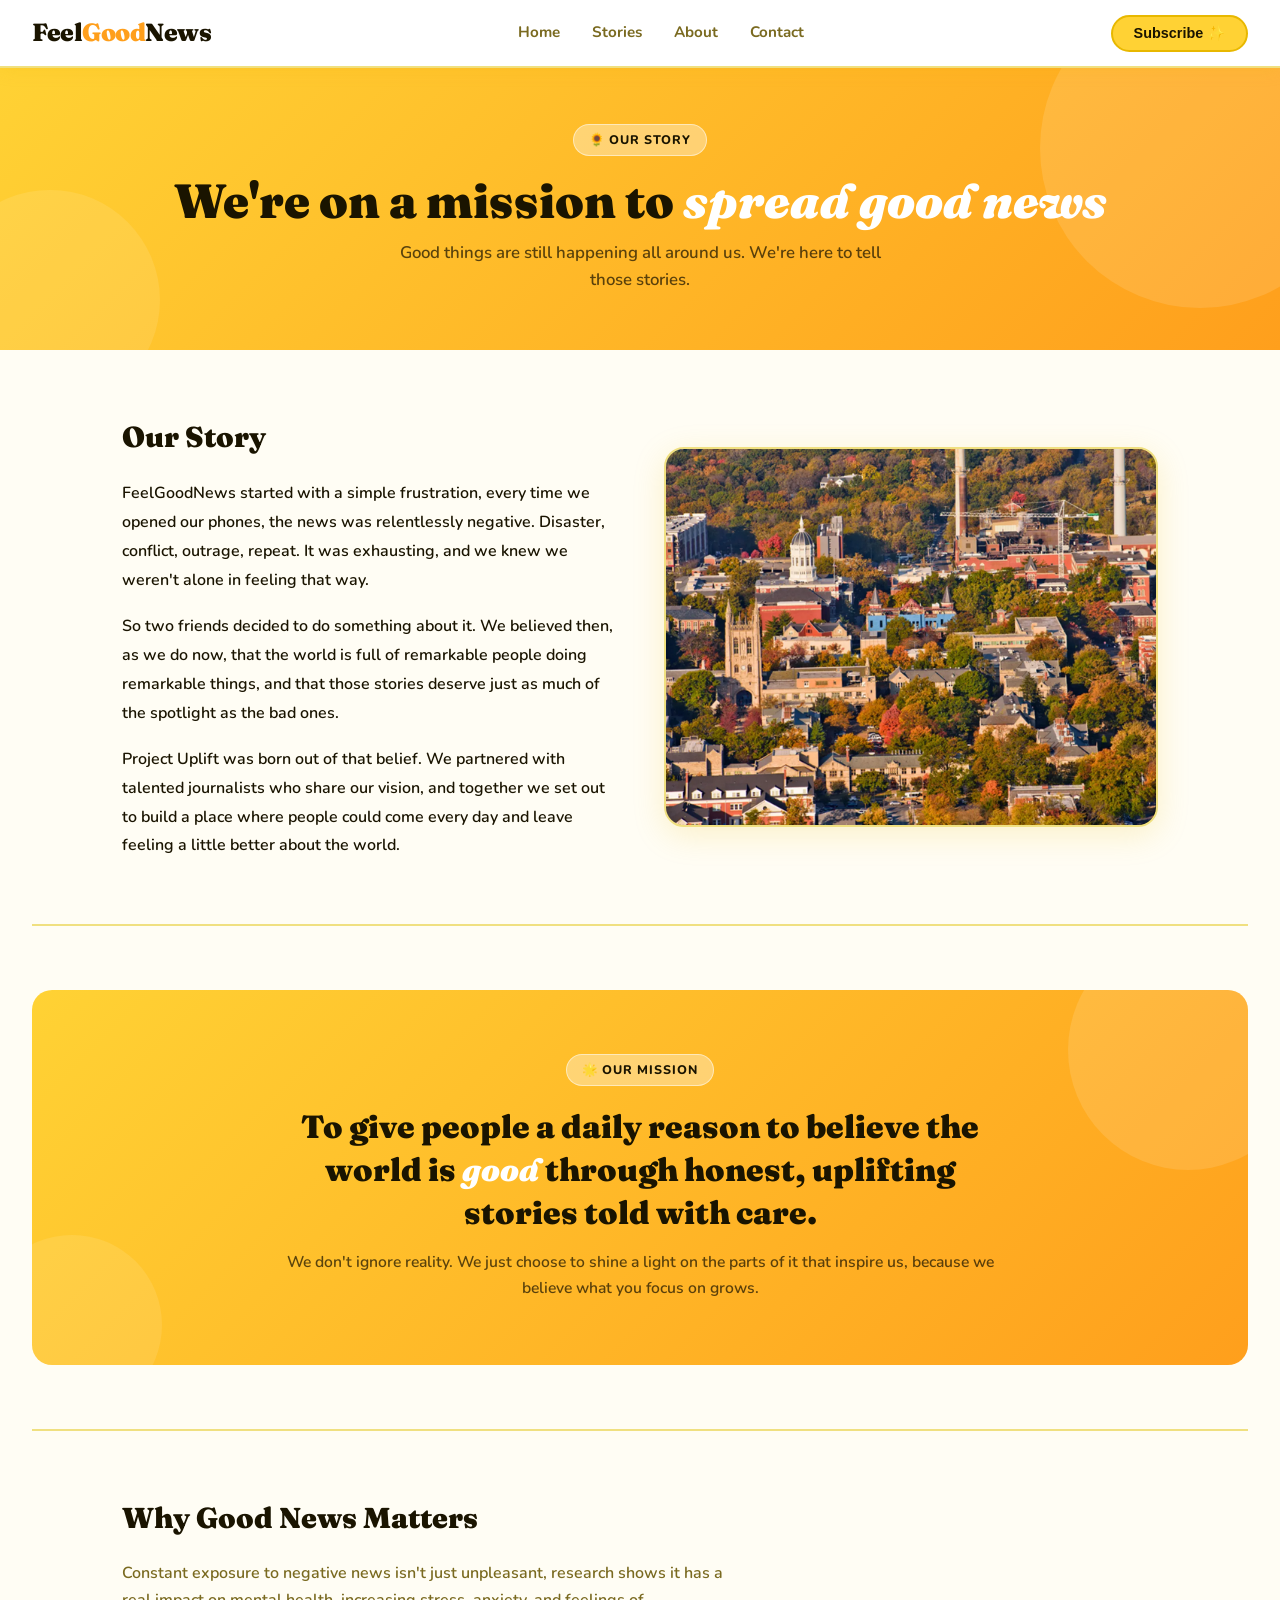
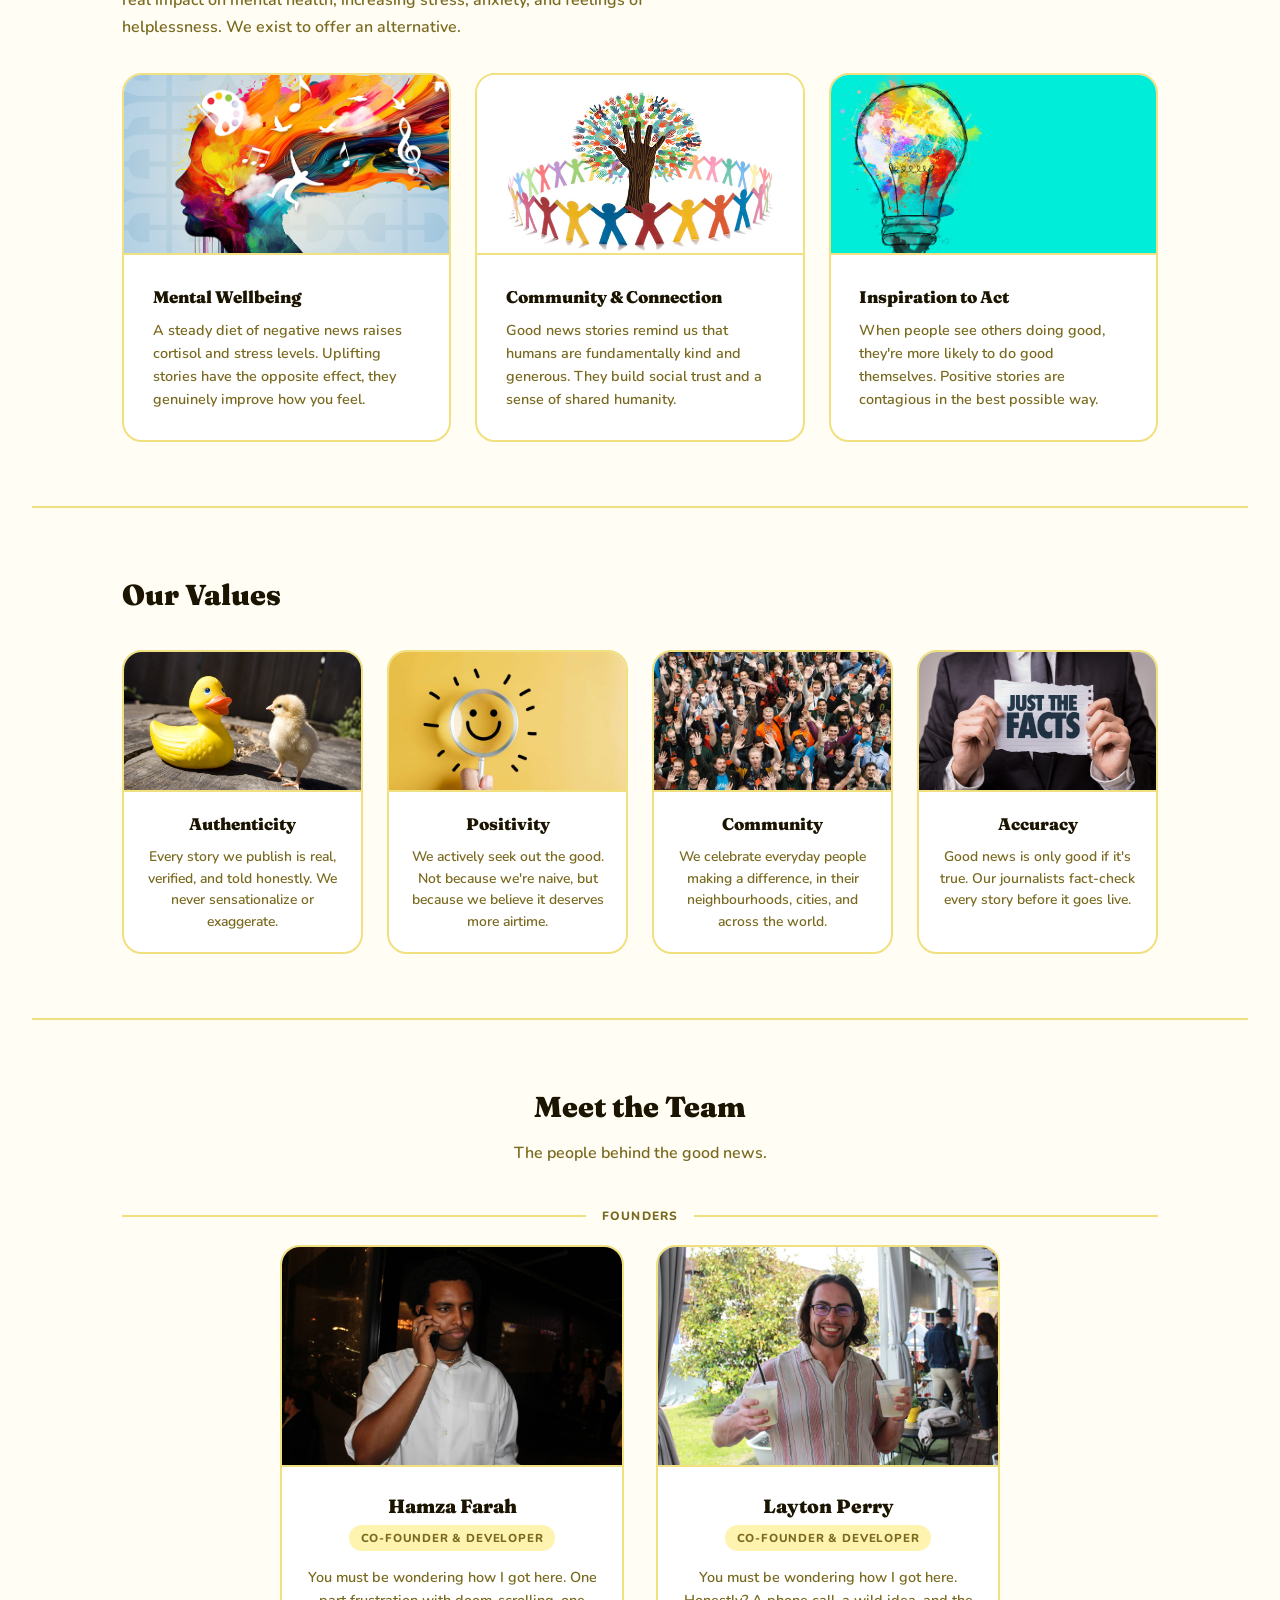
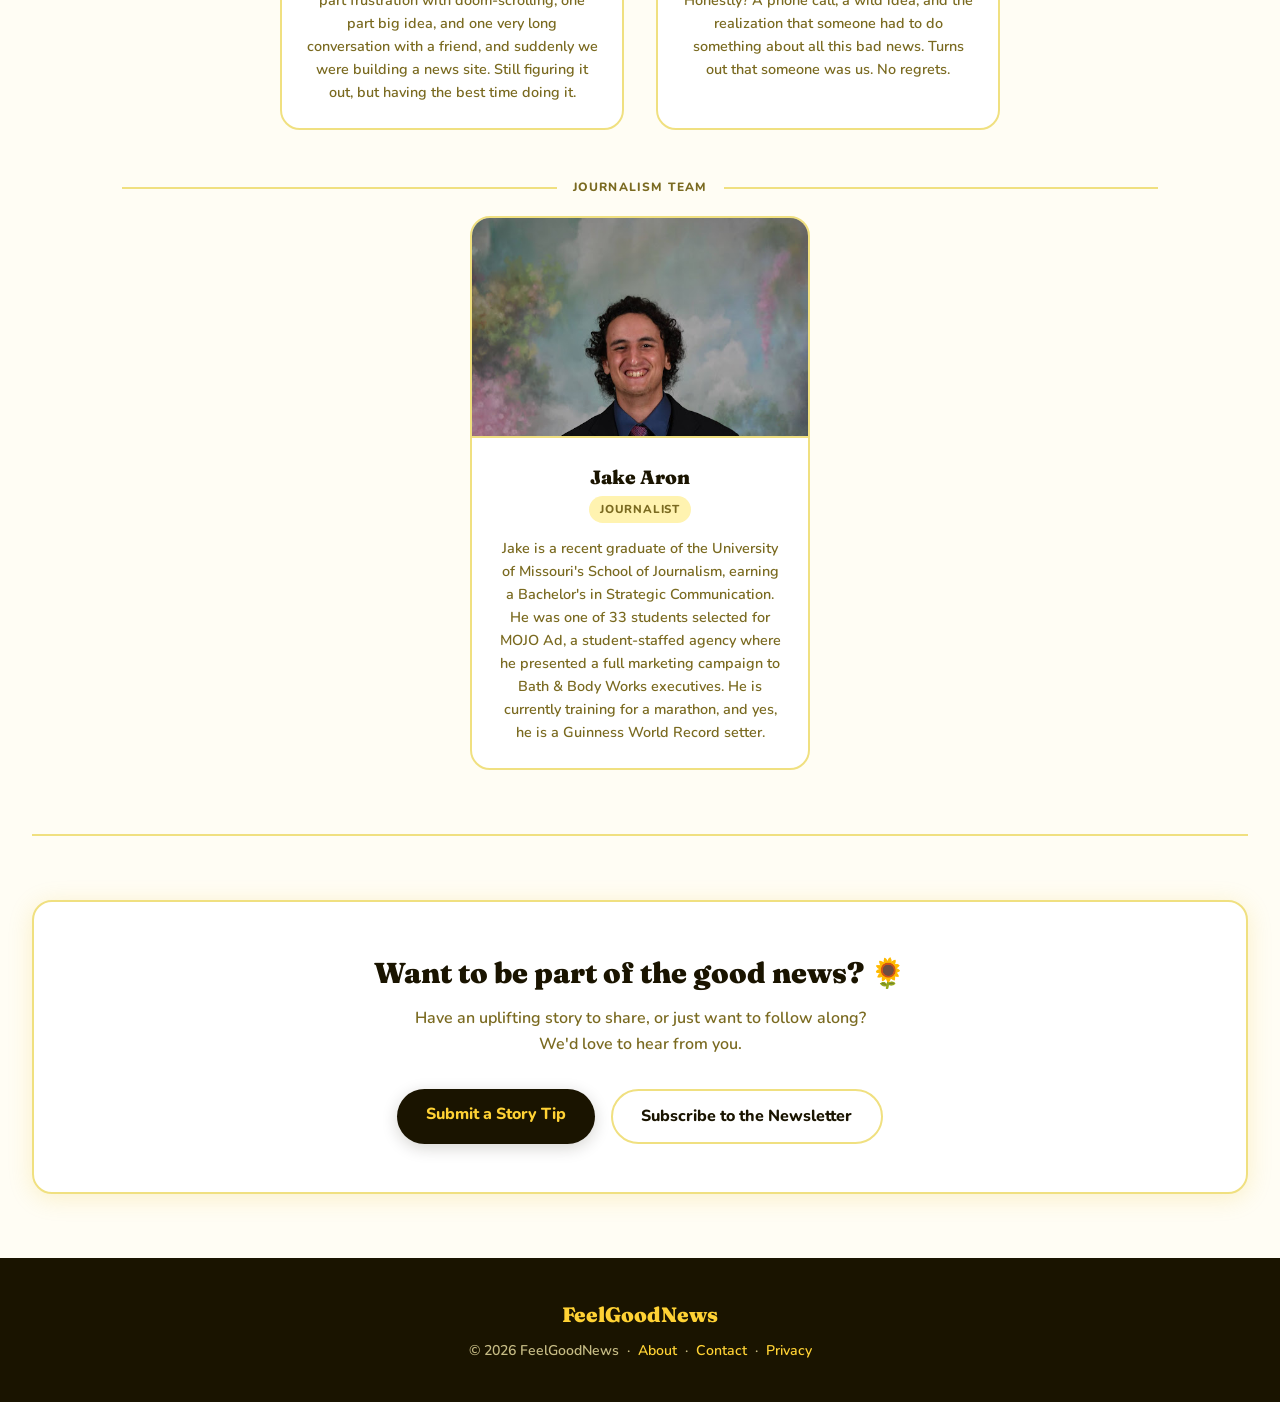
==== commit e0429573: "Updated About page" ====
--- a/about.html
+++ b/about.html
@@ -24,7 +24,8 @@
     .story-grid { display: grid; grid-template-columns: 1fr 1fr; gap: 3rem; align-items: center; }
     .story-text p { font-size: 1rem; font-weight: 600; color: var(--text); line-height: 1.8; margin-bottom: 1.1rem; }
     .story-text p:last-child { margin-bottom: 0; }
-    .story-image-block { background: linear-gradient(135deg, var(--yellow-light), var(--yellow)); border-radius: var(--radius); border: 2px solid var(--border); min-height: 320px; display: flex; flex-direction: column; align-items: center; justify-content: center; gap: 1rem; font-size: 4rem; box-shadow: 0 8px 32px var(--shadow); animation: float 5s ease-in-out infinite; }
+    .story-image-block { background: linear-gradient(135deg, var(--yellow-light), var(--yellow)); border-radius: var(--radius); border: 2px solid var(--border); height: 380px; box-shadow: 0 8px 32px var(--shadow); animation: float 5s ease-in-out infinite; overflow: hidden; }
+    .story-image-block img { width: 100%; height: 100%; object-fit: cover; display: block; }
     .story-image-block p { font-family: 'Fraunces', serif; font-size: 1rem; font-weight: 700; color: var(--text-muted); }
     @keyframes float { 0%, 100% { transform: translateY(0); } 50% { transform: translateY(-10px); } }
     .mission-block { background: linear-gradient(135deg, var(--yellow) 0%, var(--amber) 100%); border-radius: var(--radius); padding: 4rem 3rem; text-align: center; position: relative; overflow: hidden; margin: 0 2rem; }
@@ -36,15 +37,20 @@
     .mission-block blockquote em { font-style: italic; color: var(--white); }
     .mission-block p { font-size: 0.98rem; font-weight: 600; color: rgba(26,20,0,0.72); }
     .why-grid { display: grid; grid-template-columns: repeat(3, 1fr); gap: 1.5rem; margin-top: 2rem; }
-    .why-card { background: var(--white); border: 2px solid var(--border); border-radius: var(--radius); padding: 1.8rem; transition: transform 0.2s, box-shadow 0.2s; }
+    .why-card { background: var(--white); border: 2px solid var(--border); border-radius: var(--radius); overflow: hidden; transition: transform 0.2s, box-shadow 0.2s; }
     .why-card:hover { transform: translateY(-4px); box-shadow: 0 12px 32px var(--shadow); }
+    .why-card-img { height: 180px; overflow: hidden; background: var(--yellow-light); display: flex; align-items: center; justify-content: center; border-bottom: 2px solid var(--border); }
+    .why-card-img img { width: 100%; height: 100%; object-fit: cover; }
+    .why-card-body { padding: 1.8rem; }
     .why-icon { font-size: 2rem; margin-bottom: 0.8rem; }
     .why-card h3 { font-family: 'Fraunces', serif; font-size: 1.05rem; font-weight: 900; margin-bottom: 0.5rem; }
     .why-card p { font-size: 0.9rem; font-weight: 600; color: var(--text-muted); line-height: 1.6; }
     .values-grid { display: grid; grid-template-columns: repeat(4, 1fr); gap: 1.5rem; margin-top: 2rem; }
-    .value-card { background: var(--white); border: 2px solid var(--border); border-radius: var(--radius); padding: 1.8rem 1.4rem; text-align: center; transition: transform 0.2s, box-shadow 0.2s; }
+    .value-card { background: var(--white); border: 2px solid var(--border); border-radius: var(--radius); overflow: hidden; text-align: center; transition: transform 0.2s, box-shadow 0.2s; }
     .value-card:hover { transform: translateY(-4px); box-shadow: 0 12px 32px var(--shadow); }
-    .value-emoji { font-size: 2.2rem; margin-bottom: 0.75rem; }
+    .value-card-img { height: 140px; overflow: hidden; background: var(--yellow-light); display: flex; align-items: center; justify-content: center; border-bottom: 2px solid var(--border); font-size: 2.5rem; }
+    .value-card-img img { width: 100%; height: 100%; object-fit: cover; }
+    .value-card-body { padding: 1.2rem 1rem; }
     .value-card h3 { font-family: 'Fraunces', serif; font-size: 1.05rem; font-weight: 900; margin-bottom: 0.5rem; }
     .value-card p { font-size: 0.87rem; font-weight: 600; color: var(--text-muted); line-height: 1.55; }
 
@@ -147,13 +153,12 @@
     <div class="story-grid">
       <div class="story-text">
         <h2 class="about-section-title">Our Story</h2>
-        <p>FeelGoodNews started with a simple frustration — every time we opened our phones, the news was relentlessly negative. Disaster, conflict, outrage, repeat. It was exhausting, and we knew we weren't alone in feeling that way.</p>
+        <p>FeelGoodNews started with a simple frustration, every time we opened our phones, the news was relentlessly negative. Disaster, conflict, outrage, repeat. It was exhausting, and we knew we weren't alone in feeling that way.</p>
         <p>So two friends decided to do something about it. We believed then, as we do now, that the world is full of remarkable people doing remarkable things, and that those stories deserve just as much of the spotlight as the bad ones.</p>
         <p>Project Uplift was born out of that belief. We partnered with talented journalists who share our vision, and together we set out to build a place where people could come every day and leave feeling a little better about the world.</p>
       </div>
       <div class="story-image-block">
-        🌍
-        <p>Making the world feel a little brighter</p>
+        <img src="images/about/Columbia-MO.png" alt="Columbia, MO" />
       </div>
     </div>
   </div>
@@ -164,8 +169,8 @@
     <div class="mission-block fade-up">
       <div class="mission-block-inner">
         <div class="mission-label">🌟 Our Mission</div>
-        <blockquote>"To give people a daily reason to believe the world is <em>good</em> — through honest, uplifting stories told with care."</blockquote>
-        <p>We don't ignore reality. We just choose to shine a light on the parts of it that inspire us — because we believe what you focus on grows.</p>
+        <blockquote>To give people a daily reason to believe the world is <em>good</em> through honest, uplifting stories told with care.</blockquote>
+        <p>We don't ignore reality. We just choose to shine a light on the parts of it that inspire us, because we believe what you focus on grows.</p>
       </div>
     </div>
   </div>
@@ -174,22 +179,34 @@
 
   <div class="about-section fade-up">
     <h2 class="about-section-title">Why Good News Matters</h2>
-    <p style="font-weight:600; color: var(--text-muted); max-width: 620px; line-height: 1.7;">Constant exposure to negative news isn't just unpleasant — research shows it has a real impact on mental health, increasing stress, anxiety, and feelings of helplessness. We exist to offer an alternative.</p>
+    <p style="font-weight:600; color: var(--text-muted); max-width: 620px; line-height: 1.7;">Constant exposure to negative news isn't just unpleasant, research shows it has a real impact on mental health, increasing stress, anxiety, and feelings of helplessness. We exist to offer an alternative.</p>
     <div class="why-grid">
       <div class="why-card">
-        <div class="why-icon">🧠</div>
-        <h3>Mental Wellbeing</h3>
-        <p>A steady diet of negative news raises cortisol and stress levels. Uplifting stories have the opposite effect — they genuinely improve how you feel.</p>
+        <div class="why-card-img">
+          <img src="images/about/mental-health.png" alt="Mental Wellbeing" />
+        </div>
+        <div class="why-card-body">
+          <h3>Mental Wellbeing</h3>
+          <p>A steady diet of negative news raises cortisol and stress levels. Uplifting stories have the opposite effect, they genuinely improve how you feel.</p>
+        </div>
       </div>
       <div class="why-card">
-        <div class="why-icon">🤝</div>
-        <h3>Community & Connection</h3>
-        <p>Good news stories remind us that humans are fundamentally kind and generous. They build social trust and a sense of shared humanity.</p>
+        <div class="why-card-img">
+          <img src="images/about/community-connection.png" alt="Community and Connection" />
+        </div>
+        <div class="why-card-body">
+          <h3>Community &amp; Connection</h3>
+          <p>Good news stories remind us that humans are fundamentally kind and generous. They build social trust and a sense of shared humanity.</p>
+        </div>
       </div>
       <div class="why-card">
-        <div class="why-icon">💡</div>
-        <h3>Inspiration to Act</h3>
-        <p>When people see others doing good, they're more likely to do good themselves. Positive stories are contagious in the best possible way.</p>
+        <div class="why-card-img">
+          <img src="images/about/inspiration.png" alt="Inspiration to Act" />
+        </div>
+        <div class="why-card-body">
+          <h3>Inspiration to Act</h3>
+          <p>When people see others doing good, they're more likely to do good themselves. Positive stories are contagious in the best possible way.</p>
+        </div>
       </div>
     </div>
   </div>
@@ -200,24 +217,40 @@
     <h2 class="about-section-title">Our Values</h2>
     <div class="values-grid">
       <div class="value-card">
-        <div class="value-emoji">✅</div>
-        <h3>Authenticity</h3>
-        <p>Every story we publish is real, verified, and told honestly. We never sensationalize or exaggerate.</p>
+        <div class="value-card-img">
+          <img src="images/about/authentic.png" alt="Authenticity" />
+        </div>
+        <div class="value-card-body">
+          <h3>Authenticity</h3>
+          <p>Every story we publish is real, verified, and told honestly. We never sensationalize or exaggerate.</p>
+        </div>
       </div>
       <div class="value-card">
-        <div class="value-emoji">💛</div>
-        <h3>Positivity</h3>
-        <p>We actively seek out the good. Not because we're naive, but because we believe it deserves more airtime.</p>
+        <div class="value-card-img">
+          <img src="images/about/positivity.png" alt="Positivity" />
+        </div>
+        <div class="value-card-body">
+          <h3>Positivity</h3>
+          <p>We actively seek out the good. Not because we're naive, but because we believe it deserves more airtime.</p>
+        </div>
       </div>
       <div class="value-card">
-        <div class="value-emoji">🌍</div>
-        <h3>Community</h3>
-        <p>We celebrate everyday people making a difference — in their neighbourhoods, cities, and across the world.</p>
+        <div class="value-card-img">
+          <img src="images/about/community.png" alt="Community" />
+        </div>
+        <div class="value-card-body">
+          <h3>Community</h3>
+          <p>We celebrate everyday people making a difference, in their neighbourhoods, cities, and across the world.</p>
+        </div>
       </div>
       <div class="value-card">
-        <div class="value-emoji">🔍</div>
-        <h3>Accuracy</h3>
-        <p>Good news is only good if it's true. Our journalists fact-check every story before it goes live.</p>
+        <div class="value-card-img">
+          <img src="images/about/accuracy.png" alt="Accuracy" />
+        </div>
+        <div class="value-card-body">
+          <h3>Accuracy</h3>
+          <p>Good news is only good if it's true. Our journalists fact-check every story before it goes live.</p>
+        </div>
       </div>
     </div>
   </div>
@@ -241,7 +274,7 @@
           <div class="team-role">Co-Founder & Developer</div>
           <p class="team-bio">
             <!-- UPDATE YOUR BIO HERE — going for a fun, whimsical tone! -->
-            You must be wondering how I got here. One part frustration with doom-scrolling, one part big idea, and one very long conversation with a friend — and suddenly we were building a news site. Still figuring it out, but having the best time doing it.
+            You must be wondering how I got here. One part frustration with doom-scrolling, one part big idea, and one very long conversation with a friend, and suddenly we were building a news site. Still figuring it out, but having the best time doing it.
           </p>
         </div>
       </div>
@@ -274,7 +307,7 @@
           <div class="team-name">Jake Aron</div>
           <div class="team-role">Journalist</div>
           <p class="team-bio">
-            Jake is a recent graduate of the University of Missouri's School of Journalism, earning a Bachelor's in Strategic Communication. He was one of 33 students selected for MOJO Ad, a student-staffed agency where he presented a full marketing campaign to Bath & Body Works executives. He is currently training for a marathon — and yes, he is a Guinness World Record setter.
+            Jake is a recent graduate of the University of Missouri's School of Journalism, earning a Bachelor's in Strategic Communication. He was one of 33 students selected for MOJO Ad, a student-staffed agency where he presented a full marketing campaign to Bath & Body Works executives. He is currently training for a marathon, and yes, he is a Guinness World Record setter.
           </p>
         </div>
       </div>
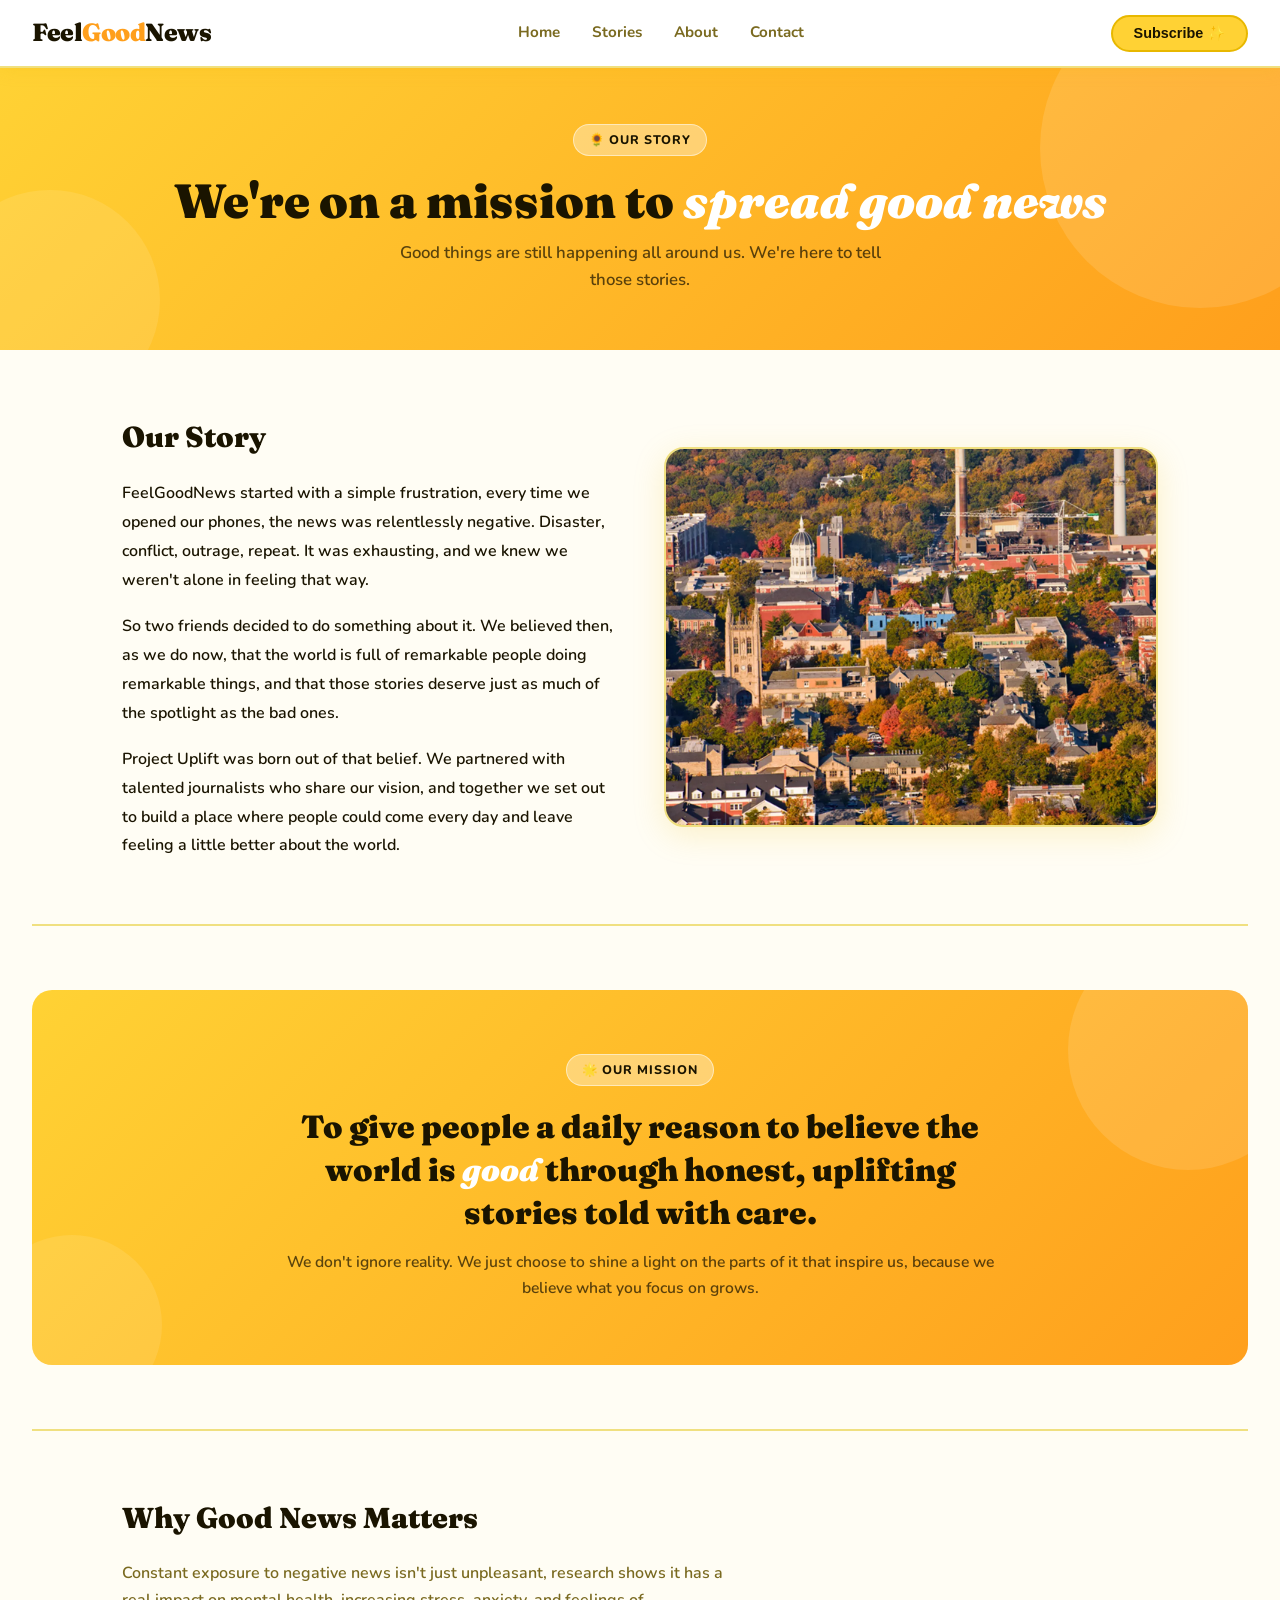
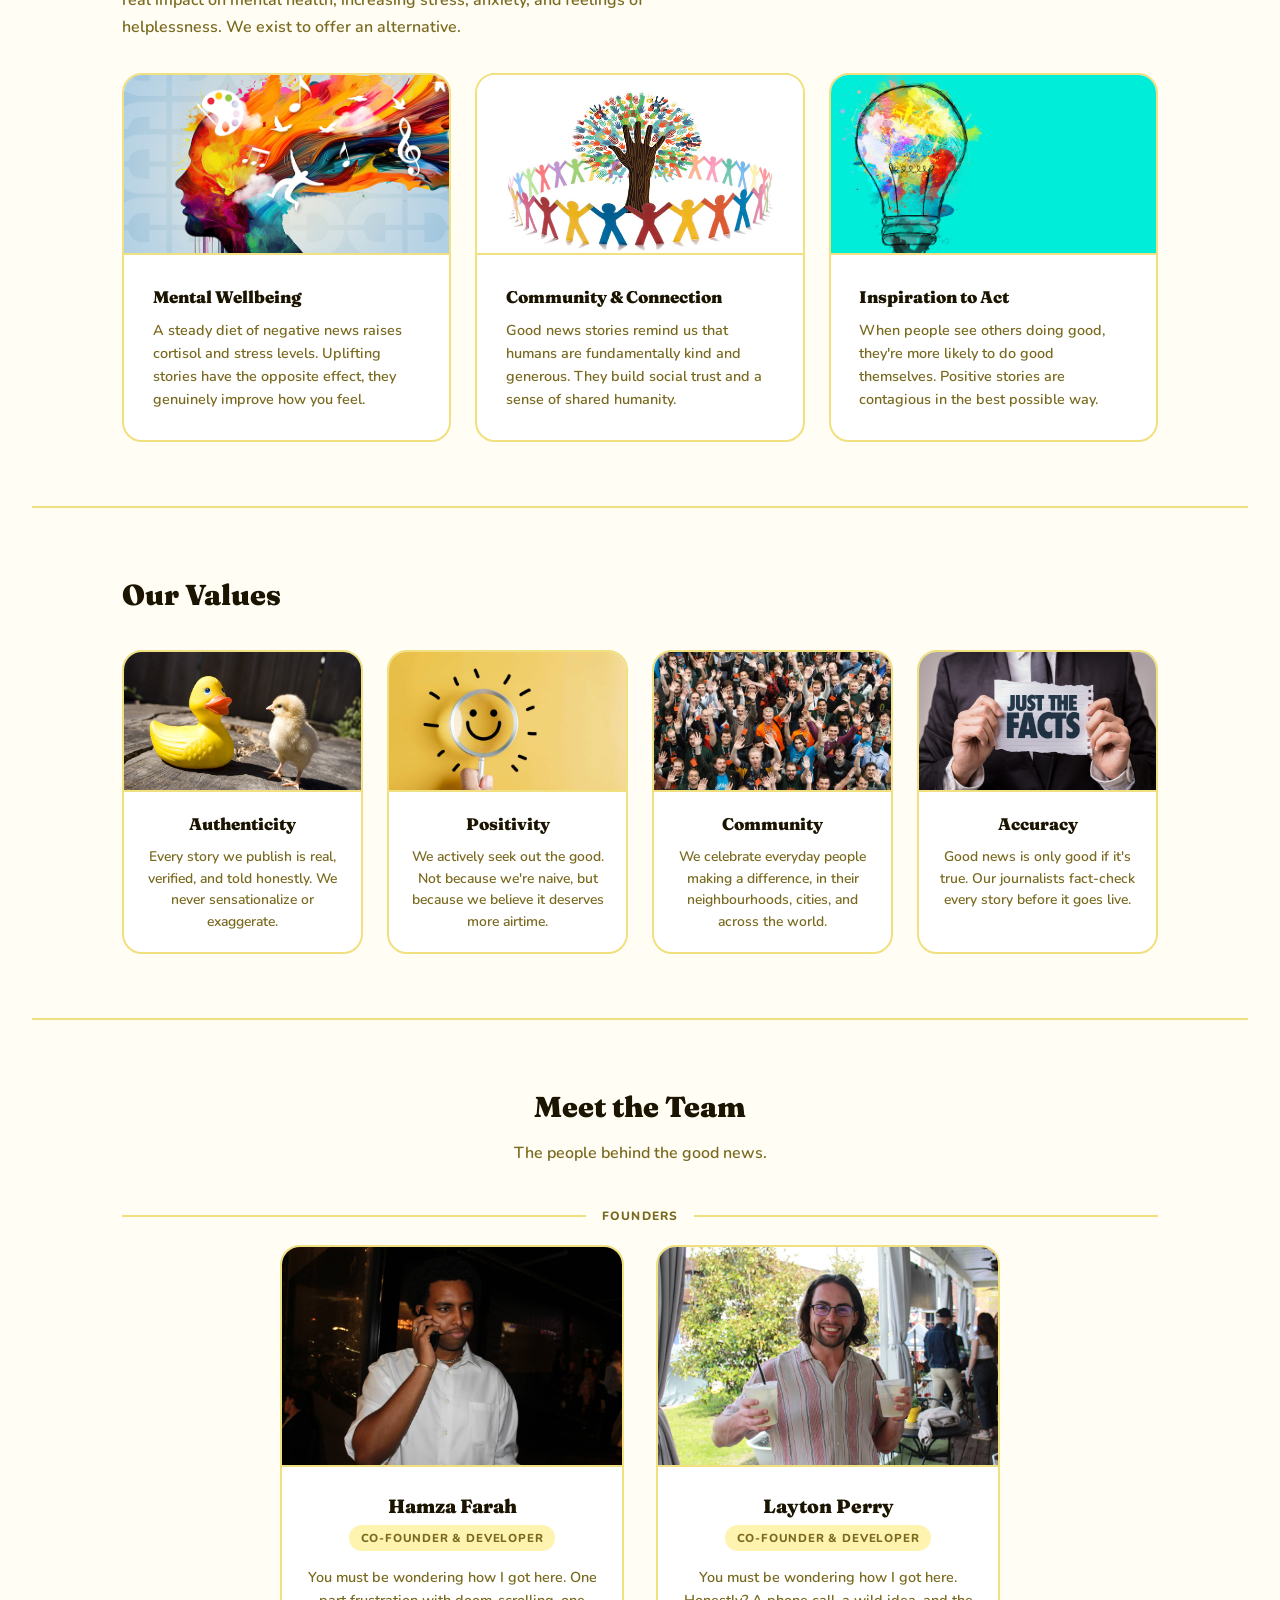
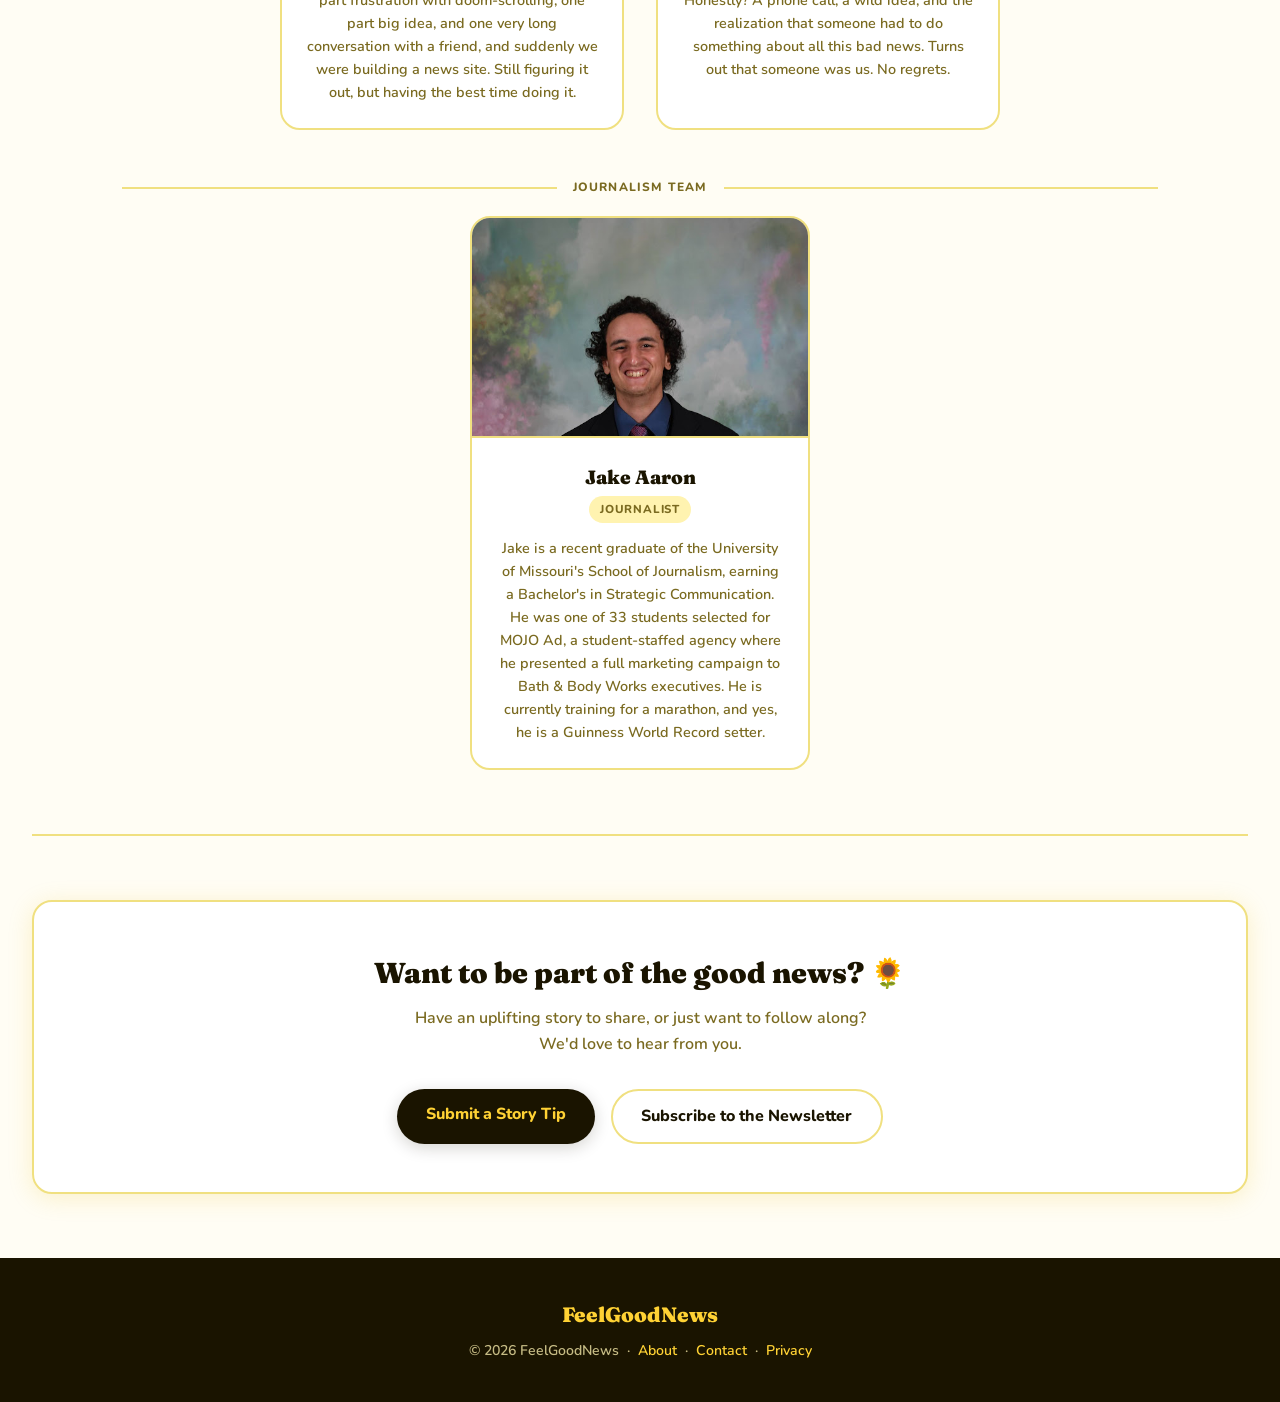
==== commit bf83882e: "Fixed Spelling" ====
--- a/about.html
+++ b/about.html
@@ -138,7 +138,17 @@
       <li><a href="about.html">About</a></li>
       <li><a href="contact.html">Contact</a></li>
     </ul>
-    <button class="nav-cta">Subscribe ✨</button>
+    <button class="nav-cta" onclick="location.href='index.html#newsletter'">Subscribe ✨</button>
+    <button class="nav-hamburger" id="nav-hamburger" onclick="toggleMobileMenu()" aria-label="Menu">
+      <span></span><span></span><span></span>
+    </button>
+    <div class="nav-mobile-menu" id="nav-mobile-menu">
+      <a href="index.html">Home</a>
+      <a href="stories-page.html">Stories</a>
+      <a href="about.html">About</a>
+      <a href="contact.html">Contact</a>
+      <button class="nav-cta" onclick="location.href='index.html#newsletter'">Subscribe ✨</button>
+    </div>
   </nav>
 
   <section class="about-hero">
@@ -304,7 +314,7 @@
           <img src="images/team/Jake-Aaron.png" alt="Jake Aron" />
         </div>
         <div class="team-body">
-          <div class="team-name">Jake Aron</div>
+          <div class="team-name">Jake Aaron</div>
           <div class="team-role">Journalist</div>
           <p class="team-bio">
             Jake is a recent graduate of the University of Missouri's School of Journalism, earning a Bachelor's in Strategic Communication. He was one of 33 students selected for MOJO Ad, a student-staffed agency where he presented a full marketing campaign to Bath & Body Works executives. He is currently training for a marathon, and yes, he is a Guinness World Record setter.
@@ -334,5 +344,7 @@
     <p>© 2026 FeelGoodNews &nbsp;·&nbsp; <a href="about.html">About</a> &nbsp;·&nbsp; <a href="contact.html">Contact</a> &nbsp;·&nbsp; <a href="#">Privacy</a></p>
   </footer>
 
+  <script src="nav.js"></script>
+
 </body>
 </html>
--- a/style.css
+++ b/style.css
@@ -91,6 +91,80 @@
   transform: translateY(-1px);
 }
 
+/* ─── Mobile Hamburger Menu ───────────────────────────────────────── */
+.nav-hamburger {
+  display: none;
+  flex-direction: column;
+  justify-content: center;
+  gap: 5px;
+  width: 40px;
+  height: 40px;
+  border: none;
+  background: transparent;
+  cursor: pointer;
+  padding: 0;
+}
+
+.nav-hamburger span {
+  display: block;
+  width: 24px;
+  height: 3px;
+  border-radius: 2px;
+  background: var(--text);
+  margin: 0 auto;
+  transition: transform 0.25s, opacity 0.25s;
+}
+
+.nav-hamburger.active span:nth-child(1) {
+  transform: translateY(8px) rotate(45deg);
+}
+
+.nav-hamburger.active span:nth-child(2) {
+  opacity: 0;
+}
+
+.nav-hamburger.active span:nth-child(3) {
+  transform: translateY(-8px) rotate(-45deg);
+}
+
+.nav-mobile-menu {
+  display: none;
+  position: absolute;
+  top: 68px;
+  left: 0;
+  right: 0;
+  background: var(--white);
+  border-bottom: 2px solid var(--border);
+  box-shadow: 0 8px 24px var(--shadow);
+  flex-direction: column;
+  padding: 0.5rem 1rem 1rem;
+  z-index: 99;
+}
+
+.nav-mobile-menu.open {
+  display: flex;
+}
+
+.nav-mobile-menu a {
+  font-weight: 700;
+  font-size: 1rem;
+  color: var(--text);
+  padding: 0.85rem 0.5rem;
+  border-bottom: 1px solid var(--border);
+}
+
+.nav-mobile-menu a:last-of-type {
+  border-bottom: none;
+}
+
+.nav-mobile-menu a:hover { color: var(--amber); }
+
+.nav-mobile-menu .nav-cta {
+  margin-top: 0.75rem;
+  width: 100%;
+  text-align: center;
+}
+
 /* ─── Hero ──────────────────────────────────────────────────────── */
 .hero {
   position: relative;
@@ -533,6 +607,8 @@
   .hero-featured { display: none; }
   .newsletter { padding: 2.5rem 1.5rem; margin: 0 1rem 3rem; }
   .newsletter-form { flex-direction: column; }
-  nav { padding: 0 1rem; }
+  nav { padding: 0 1rem; position: relative; }
   .nav-links { display: none; }
+  .nav-cta { display: none; }
+  .nav-hamburger { display: flex; }
 }
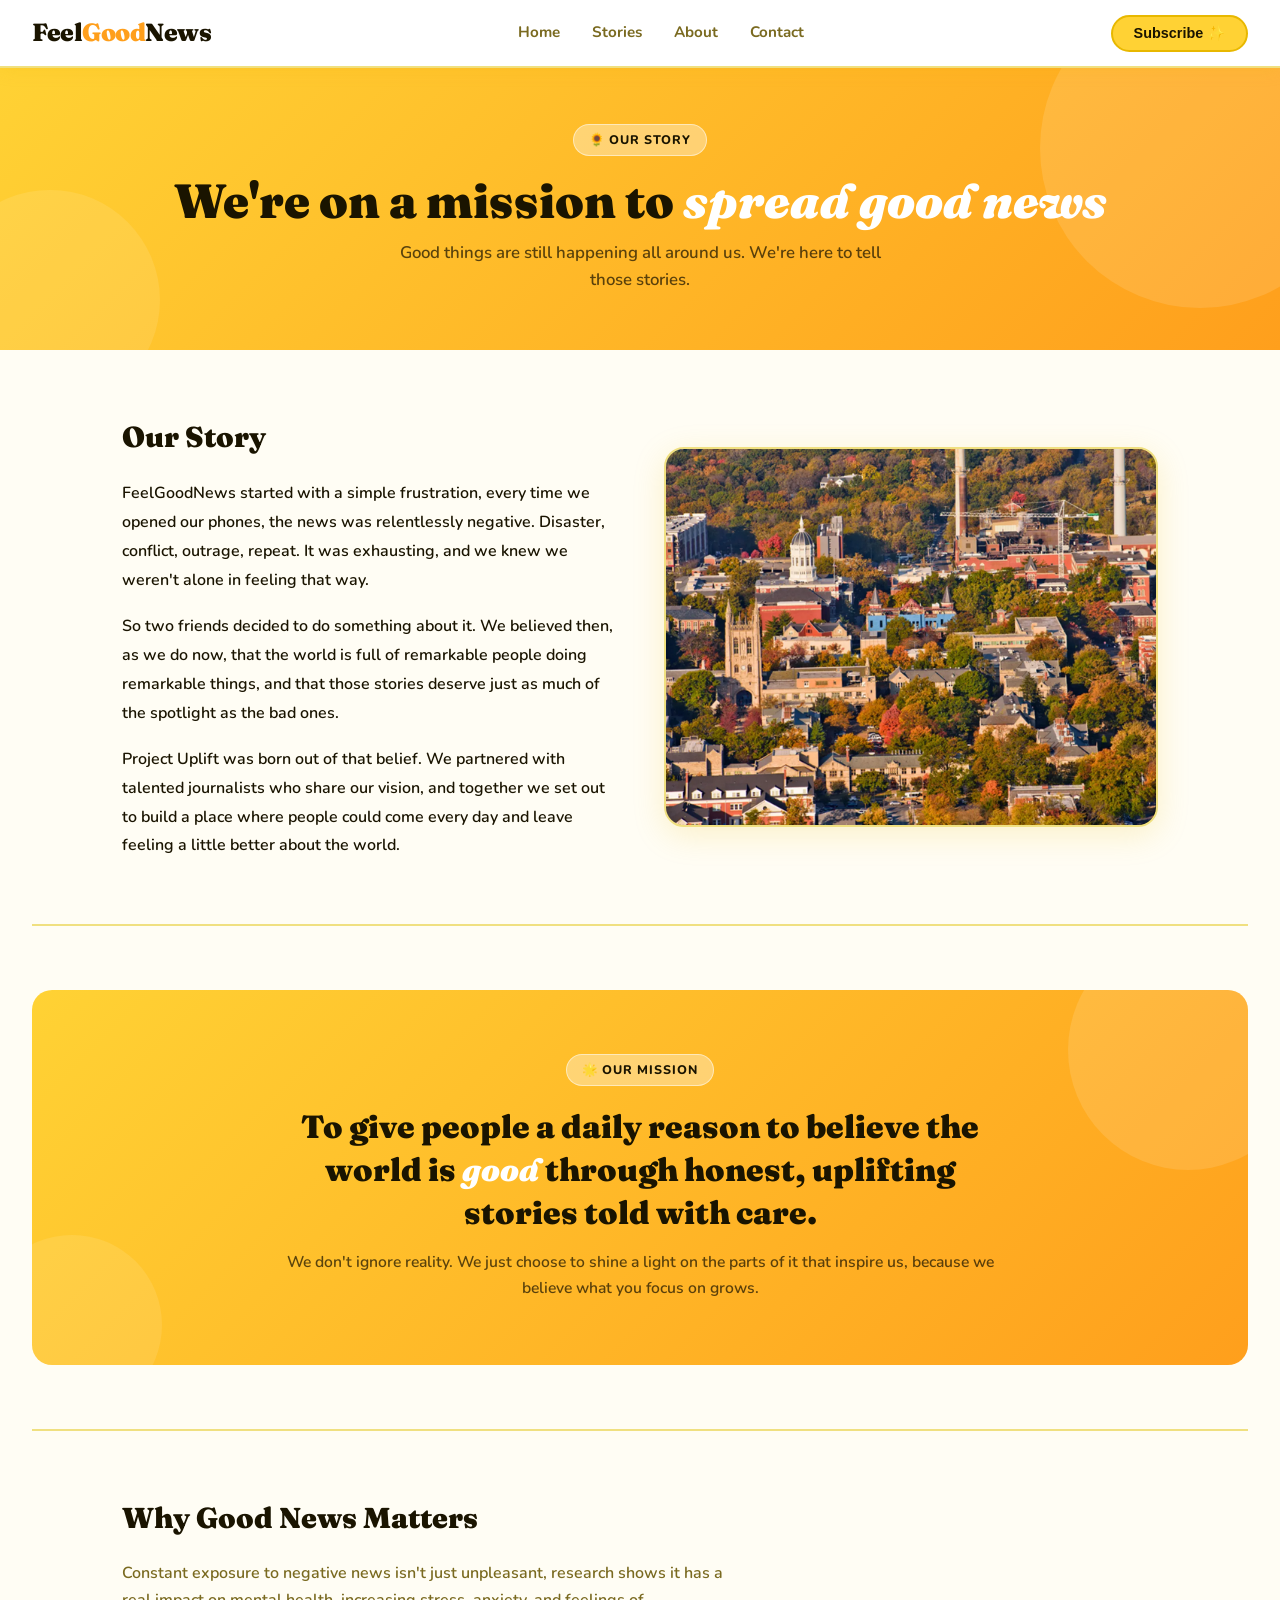
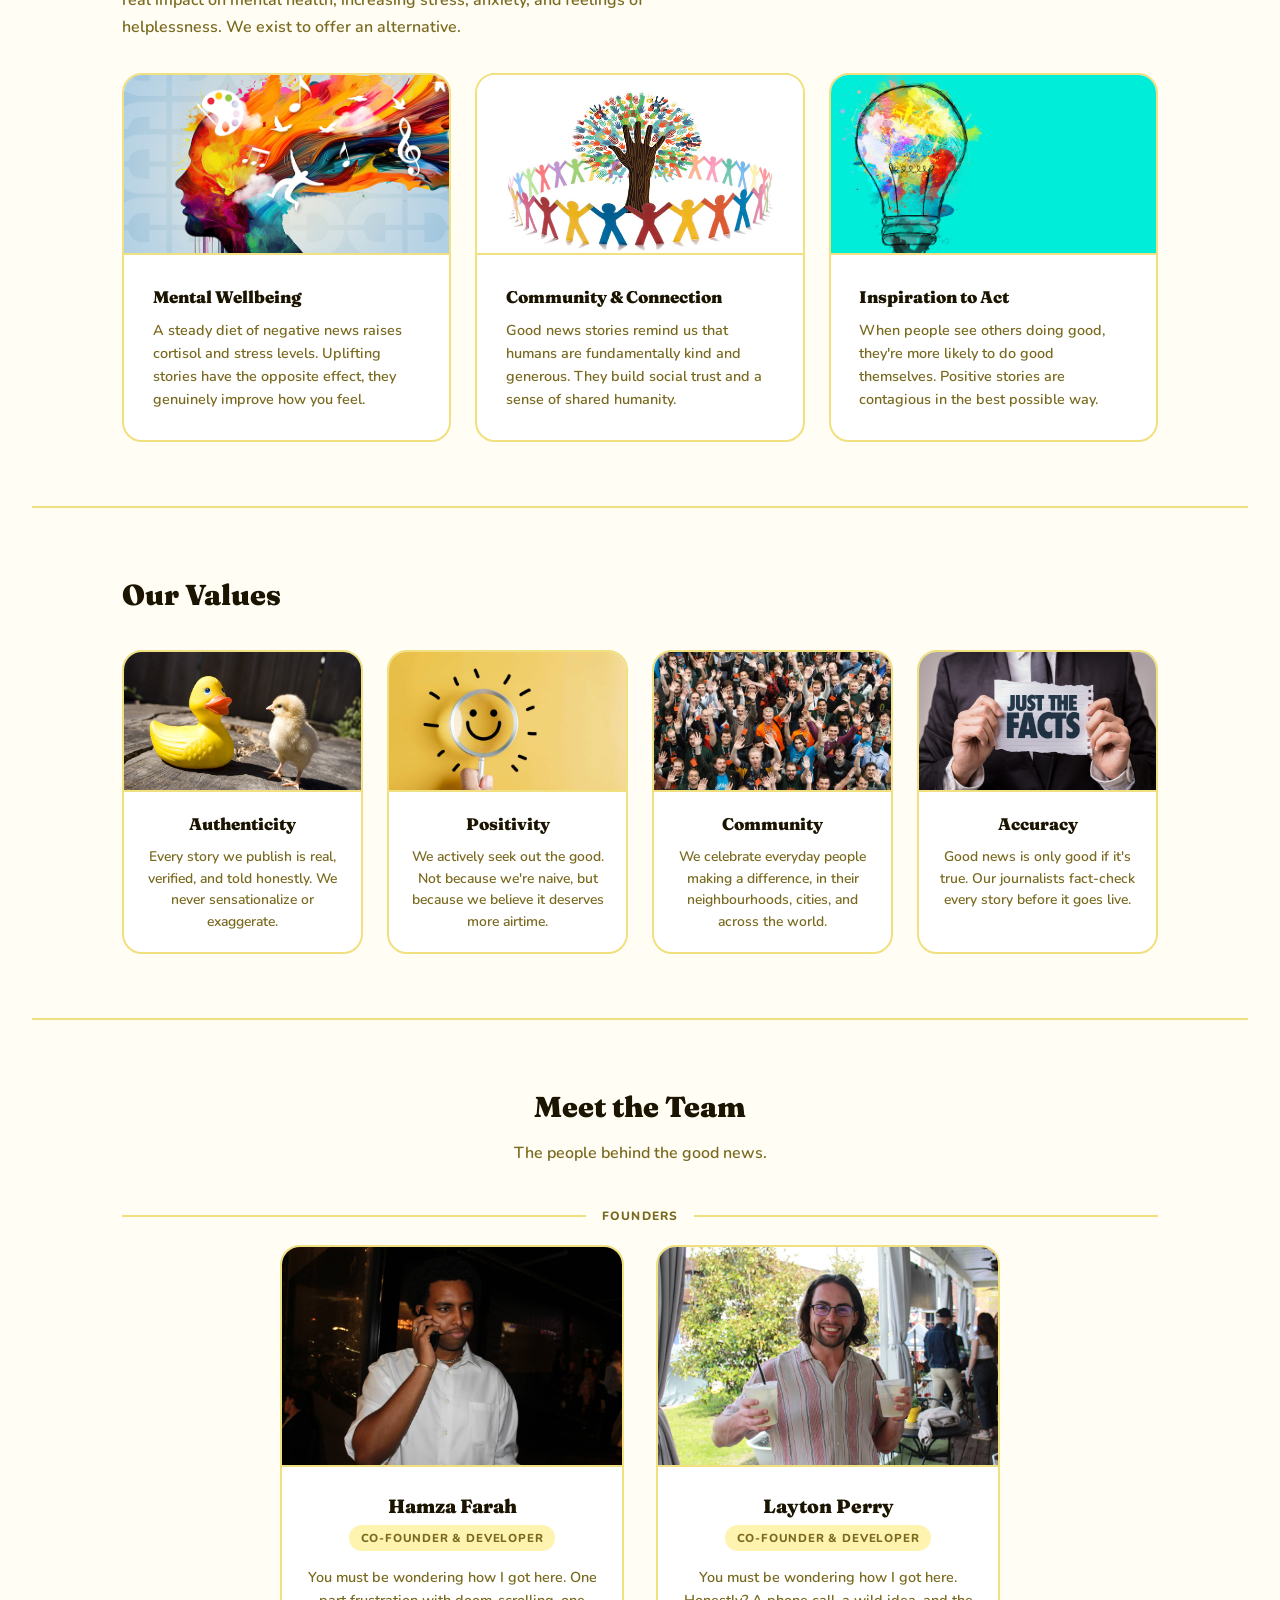
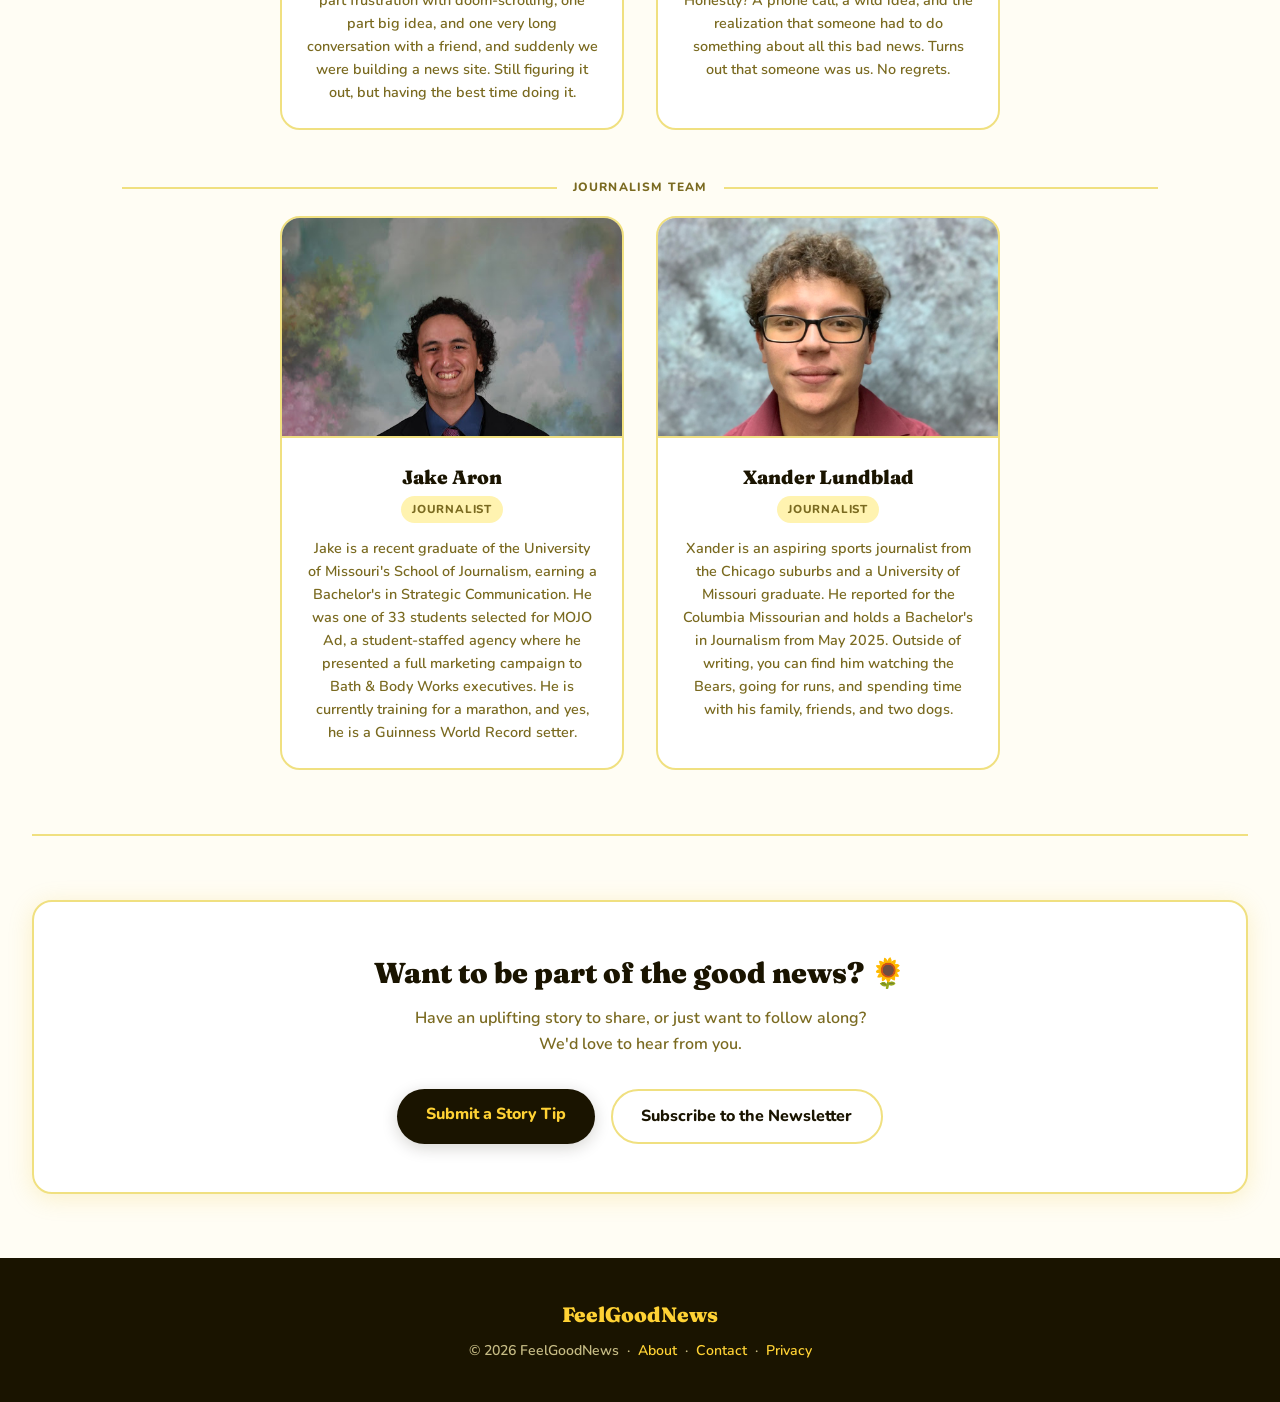
==== commit 6a540964: "Added bionic eye story and new journalist info" ====
--- a/about.html
+++ b/about.html
@@ -283,7 +283,6 @@
           <div class="team-name">Hamza Farah</div>
           <div class="team-role">Co-Founder & Developer</div>
           <p class="team-bio">
-            <!-- UPDATE YOUR BIO HERE — going for a fun, whimsical tone! -->
             You must be wondering how I got here. One part frustration with doom-scrolling, one part big idea, and one very long conversation with a friend, and suddenly we were building a news site. Still figuring it out, but having the best time doing it.
           </p>
         </div>
@@ -297,7 +296,6 @@
           <div class="team-name">Layton Perry</div>
           <div class="team-role">Co-Founder & Developer</div>
           <p class="team-bio">
-            <!-- UPDATE LAYTON'S BIO HERE -->
             You must be wondering how I got here. Honestly? A phone call, a wild idea, and the realization that someone had to do something about all this bad news. Turns out that someone was us. No regrets.
           </p>
         </div>
@@ -307,17 +305,30 @@
 
     <!-- ── Journalism Team ─────────────────────────────────────── -->
     <div class="team-section-label" style="margin-top: 3rem;">Journalism Team</div>
-    <div class="team-grid-single">
+    <div class="team-grid">
 
       <div class="team-card">
         <div class="team-photo">
           <img src="images/team/Jake-Aaron.png" alt="Jake Aron" />
         </div>
         <div class="team-body">
-          <div class="team-name">Jake Aaron</div>
+          <div class="team-name">Jake Aron</div>
           <div class="team-role">Journalist</div>
           <p class="team-bio">
             Jake is a recent graduate of the University of Missouri's School of Journalism, earning a Bachelor's in Strategic Communication. He was one of 33 students selected for MOJO Ad, a student-staffed agency where he presented a full marketing campaign to Bath & Body Works executives. He is currently training for a marathon, and yes, he is a Guinness World Record setter.
+          </p>
+        </div>
+      </div>
+
+      <div class="team-card">
+        <div class="team-photo">
+          <img src="images/team/Xander-Lundblad.png" alt="Xander Lundblad" />
+        </div>
+        <div class="team-body">
+          <div class="team-name">Xander Lundblad</div>
+          <div class="team-role">Journalist</div>
+          <p class="team-bio">
+            Xander is an aspiring sports journalist from the Chicago suburbs and a University of Missouri graduate. He reported for the Columbia Missourian and holds a Bachelor's in Journalism from May 2025. Outside of writing, you can find him watching the Bears, going for runs, and spending time with his family, friends, and two dogs.
           </p>
         </div>
       </div>
